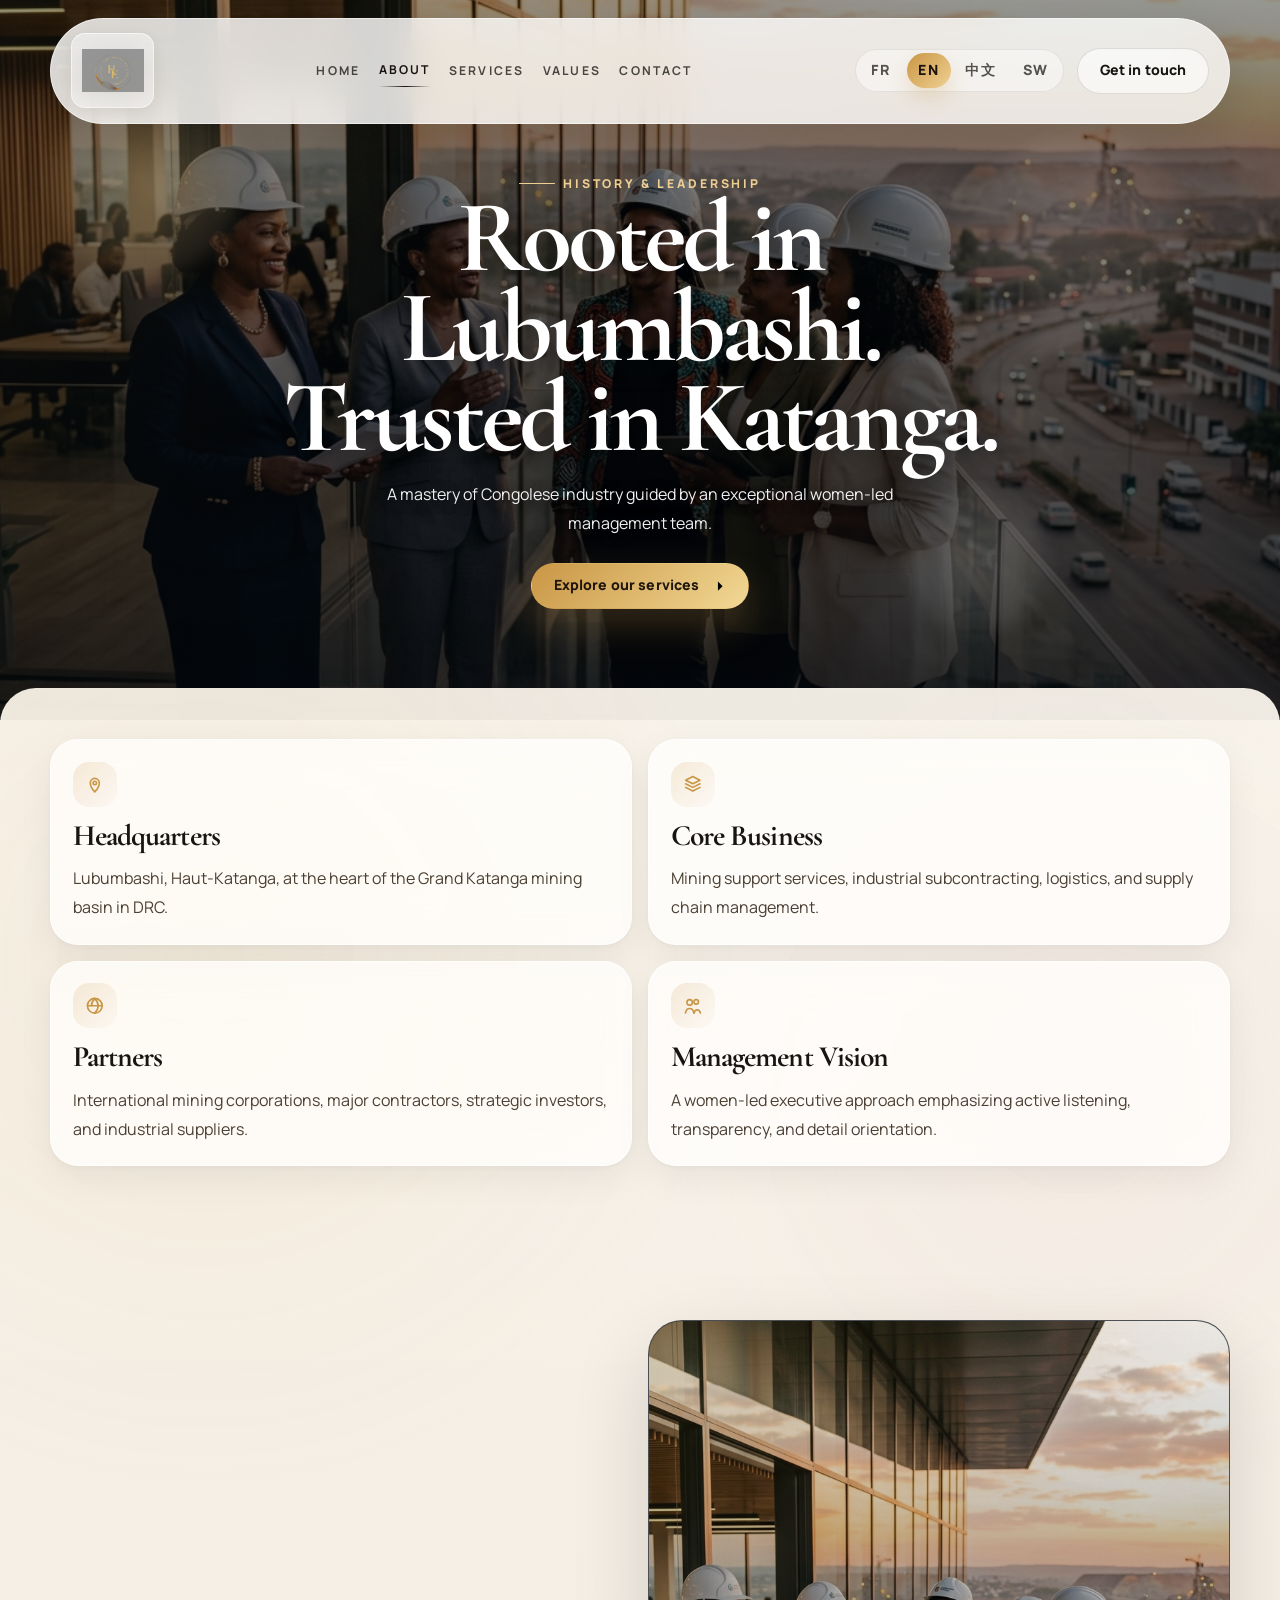
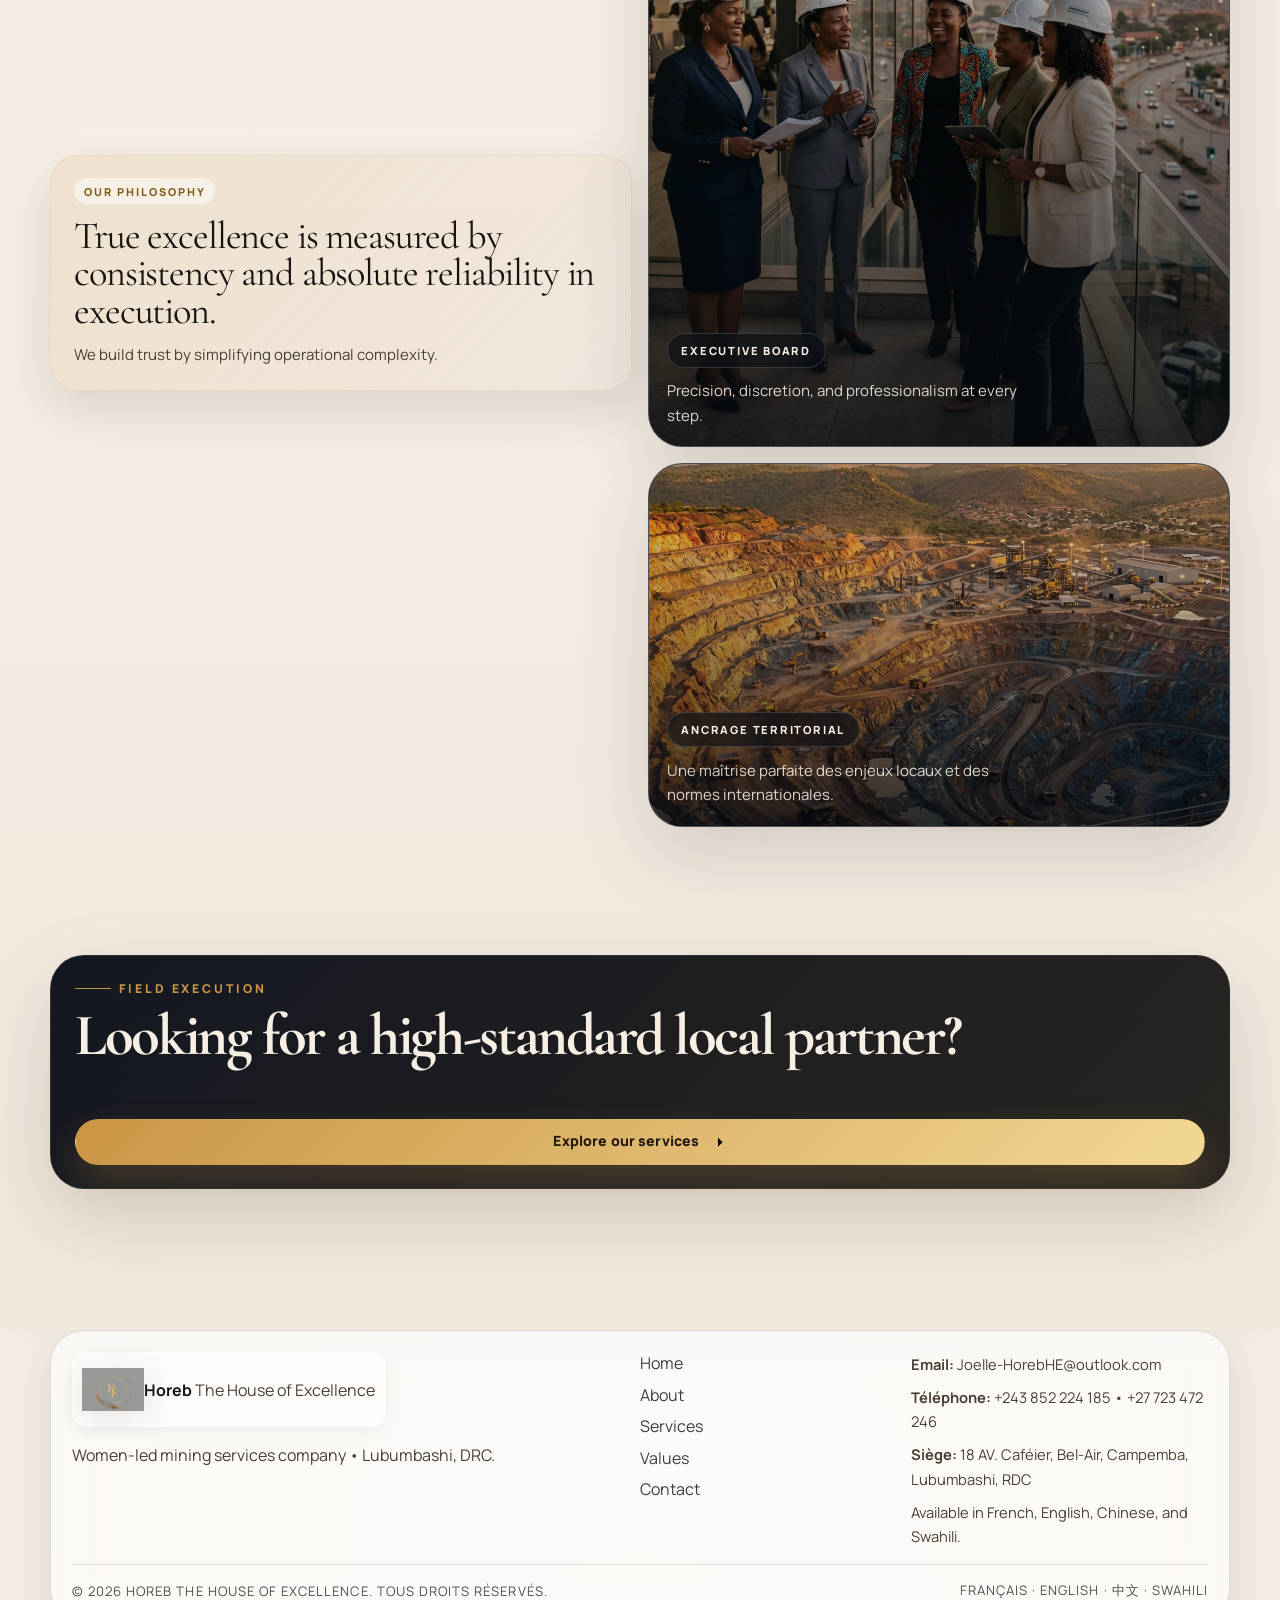
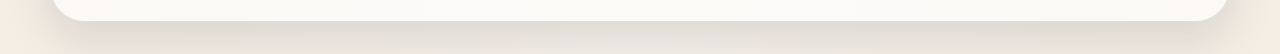
==== about.html @ 459f1694 "first commit" ====
<!doctype html>
<html lang="fr">
  <head>
    <meta charset="utf-8" />
    <meta name="viewport" content="width=device-width, initial-scale=1.0" />
    <title>Horeb | À propos de nous</title>
    <meta name="description" content="Découvrez l'histoire de Horeb, notre direction portée par un leadership féminin d'exception et notre ancrage à Lubumbashi, RDC." />
    <link rel="preconnect" href="https://fonts.googleapis.com" />
    <link rel="preconnect" href="https://fonts.gstatic.com" crossorigin />
    <link rel="stylesheet" href="site.css" />
  </head>
  <body class="page" data-page="about">
    <div id="siteHeader"></div>
    <main id="app"></main>
    <div id="siteFooter"></div>
    <script src="site.js" defer></script>
  </body>
</html>
---- site.css ----
@import url("https://fonts.googleapis.com/css2?family=Cormorant+Garamond:wght@500;600;700&family=Manrope:wght@400;500;600;700;800&display=swap");

:root {
  --bg: #f7f1e7;
  --bg-2: #f1e5d5;
  --bg-3: #ece1d0;
  --surface: rgba(255, 255, 255, 0.66);
  --surface-strong: rgba(255, 255, 255, 0.84);
  --surface-dark: rgba(10, 15, 24, 0.56);
  --surface-dark-strong: rgba(14, 20, 31, 0.78);
  --text: #171411;
  --text-soft: #4a3f33;
  --text-muted: rgba(23, 20, 17, 0.75);
  --text-on-dark: #f7efe4;
  --text-on-dark-soft: rgba(247, 239, 228, 0.88);
  --line: rgba(23, 20, 17, 0.12);
  --line-strong: rgba(23, 20, 17, 0.18);
  --line-dark: rgba(255, 255, 255, 0.15);
  --gold: #c99645;
  --gold-soft: #f0d092;
  --gold-deep: #855b18;

  --rose: #ebd5cf;
  --ink: #0a0f18;
  --shadow-lg: 0 28px 80px rgba(18, 15, 13, 0.14);
  --shadow-md: 0 18px 48px rgba(18, 15, 13, 0.12);
  --radius-xl: 34px;
  --radius-lg: 28px;
  --radius-md: 22px;
  --radius-pill: 999px;
  --container: min(1180px, calc(100% - 2rem));
  color-scheme: light;
}

*,
*::before,
*::after {
  box-sizing: border-box;
}

html {
  scroll-behavior: smooth;
}

body {
  margin: 0;
  min-height: 100vh;
  font-family: "Manrope", "Segoe UI", sans-serif;
  color: var(--text);
  background:
    radial-gradient(circle at 12% 12%, rgba(201, 150, 69, 0.18), transparent 28%),
    radial-gradient(circle at 88% 8%, rgba(235, 213, 207, 0.28), transparent 24%),
    radial-gradient(circle at 50% 100%, rgba(255, 255, 255, 0.4), transparent 35%),
    linear-gradient(180deg, #fbf7f1 0%, var(--bg) 35%, #f2eadf 100%);
  overflow-x: hidden;
}

body::before {
  content: "";
  position: fixed;
  inset: 0;
  pointer-events: none;
  background-image:
    radial-gradient(circle at 20% 20%, rgba(255, 255, 255, 0.22), transparent 18%),
    radial-gradient(circle at 80% 30%, rgba(201, 150, 69, 0.08), transparent 15%),
    radial-gradient(circle at 10% 90%, rgba(201, 150, 69, 0.06), transparent 20%);
  opacity: 0.8;
  z-index: 0;
}

body.page-home {
  color: var(--text);
  background:
    radial-gradient(circle at 12% 12%, rgba(201, 150, 69, 0.18), transparent 28%),
    radial-gradient(circle at 88% 8%, rgba(235, 213, 207, 0.28), transparent 24%),
    linear-gradient(180deg, #fbf7f1 0%, var(--bg) 35%, #f2eadf 100%);
}


body.page-home::before {
  background-image:
    radial-gradient(circle at 18% 18%, rgba(201, 150, 69, 0.2), transparent 18%),
    radial-gradient(circle at 86% 14%, rgba(255, 255, 255, 0.12), transparent 18%),
    radial-gradient(circle at 50% 90%, rgba(235, 213, 207, 0.1), transparent 20%);
  opacity: 1;
}

img,
video {
  display: block;
  max-width: 100%;
}

a {
  color: inherit;
}

button,
a {
  -webkit-tap-highlight-color: transparent;
}

::selection {
  background: rgba(201, 150, 69, 0.24);
  color: inherit;
}

.shell {
  width: var(--container);
  margin-inline: auto;
}

.page {
  position: relative;
  z-index: 1;
}

.reveal {
  opacity: 0;
  transform: translateY(18px);
  transition:
    opacity 0.85s ease,
    transform 0.85s ease;
  transition-delay: var(--delay, 0ms);
}

.reveal.is-visible {
  opacity: 1;
  transform: translateY(0);
}

.site-header {
  position: fixed;
  top: 0;
  left: 0;
  right: 0;
  z-index: 100;
  padding: 1.1rem 0 0;
  pointer-events: none;
}

.header-shell {
  pointer-events: auto;
  display: flex;
  align-items: center;
  justify-content: space-between;
  gap: 1rem;
  min-height: 4.8rem;
  padding: 0.9rem 1.25rem;
  border: 1px solid rgba(255, 255, 255, 0.55);
  border-radius: var(--radius-pill);
  background: rgba(255, 255, 255, 0.82);
  backdrop-filter: blur(20px) saturate(180%);
  -webkit-backdrop-filter: blur(20px) saturate(180%);
  color: var(--text);
  box-shadow: 0 14px 40px rgba(0, 0, 0, 0.12);
}

.brand__tag {
  color: var(--text-soft);
}

.lang-switch {
  background: rgba(255, 255, 255, 0.52);
  border-color: rgba(23, 20, 17, 0.1);
}

.cta-link,
.menu-toggle {
  border-color: rgba(23, 20, 17, 0.12);
  background: rgba(255, 255, 255, 0.6);
}

.menu-panel {
  pointer-events: auto;
  background: rgba(255, 255, 255, 0.92);
  border-color: var(--line);
  color: var(--text);
  backdrop-filter: blur(24px) saturate(180%);
  -webkit-backdrop-filter: blur(24px) saturate(180%);
}




.brand {
  display: inline-flex;
  align-items: center;
  justify-content: center;
  padding: 0.35rem 0.6rem;
  border-radius: 14px;
  background: rgba(255, 255, 255, 0.45);
  border: 1px solid rgba(255, 255, 255, 0.65);
  box-shadow: 0 4px 16px rgba(0, 0, 0, 0.06);
  text-decoration: none;
  transition: transform 0.25s ease, background 0.25s ease, box-shadow 0.25s ease;
}

.brand:hover,
.brand:focus-visible {
  transform: scale(1.04);
  background: rgba(255, 255, 255, 0.75);
  box-shadow: 0 8px 24px rgba(0, 0, 0, 0.1);
}

.brand__mark {
  width: 62px;
  height: 62px;
  object-fit: contain;
  flex: none;
  filter: drop-shadow(0 6px 16px rgba(0, 0, 0, 0.12));
}


.header__actions {
  display: flex;
  align-items: center;
  gap: 0.8rem;
}

.desktop-nav {
  display: flex;
  align-items: center;
  gap: 1.15rem;
}

.nav__link {
  position: relative;
  text-decoration: none;
  font-size: 0.76rem;
  font-weight: 700;
  text-transform: uppercase;
  letter-spacing: 0.18em;
  color: inherit;
  opacity: 0.76;
  transition: opacity 0.25s ease, transform 0.25s ease;
}

.nav__link:hover,
.nav__link:focus-visible,
.nav__link.is-active {
  opacity: 1;
  transform: translateY(-1px);
}

.nav__link::after {
  content: "";
  position: absolute;
  left: 0;
  right: 0;
  bottom: -0.55rem;
  height: 1px;
  border-radius: 999px;
  background: linear-gradient(90deg, transparent, currentColor, transparent);
  transform: scaleX(0);
  transform-origin: center;
  transition: transform 0.25s ease;
}

.nav__link:hover::after,
.nav__link.is-active::after {
  transform: scaleX(1);
}

.lang-switch {
  display: inline-flex;
  align-items: center;
  gap: 0.22rem;
  padding: 0.2rem;
  border-radius: var(--radius-pill);
  background: rgba(255, 255, 255, 0.44);
  border: 1px solid rgba(23, 20, 17, 0.08);
}

body.page-home .lang-switch {
  background: rgba(255, 255, 255, 0.08);
  border-color: rgba(255, 255, 255, 0.14);
}

.lang-switch__btn {
  appearance: none;
  border: 0;
  background: transparent;
  color: inherit;
  border-radius: 999px;
  padding: 0.56rem 0.7rem;
  min-width: 2.75rem;
  font: inherit;
  font-size: 0.7rem;
  font-weight: 800;
  letter-spacing: 0.12em;
  text-transform: uppercase;
  cursor: pointer;
  opacity: 0.72;
  transition:
    background 0.25s ease,
    opacity 0.25s ease,
    transform 0.25s ease;
}

.lang-switch__btn:hover,
.lang-switch__btn:focus-visible {
  opacity: 1;
  transform: translateY(-1px);
}

.lang-switch__btn.is-active {
  opacity: 1;
  background: linear-gradient(135deg, var(--gold) 0%, var(--gold-soft) 100%);
  color: #1c140c;
  box-shadow: 0 10px 20px rgba(201, 150, 69, 0.22);
}

/* Cross-Browser Button Normalization & Strict Sizing (Chrome, Safari, Firefox, Edge) */
button,
input[type="button"],
input[type="submit"],
input[type="reset"],
.btn,
.cta-link,
.lang-switch__btn,
.menu-toggle,
.btn-detail {
  box-sizing: border-box !important;
  -webkit-appearance: none !important;
  -moz-appearance: none !important;
  appearance: none !important;
  font-family: inherit;
  font-size: 0.88rem;
  line-height: 1.2;
  margin: 0;
  vertical-align: middle;
  text-rendering: optimizeLegibility;
  -webkit-font-smoothing: antialiased;
  -moz-osx-font-smoothing: grayscale;
}

button svg,
.btn svg,
.cta-link svg,
.btn-detail svg,
.lang-switch__btn svg,
.menu-toggle svg {
  width: 1.15rem !important;
  height: 1.15rem !important;
  max-width: 1.25rem !important;
  max-height: 1.25rem !important;
  flex: none !important;
  flex-shrink: 0 !important;
  display: inline-block;
  vertical-align: middle;
}

.cta-link,
.btn {
  display: inline-flex;
  align-items: center;
  justify-content: center;
  gap: 0.55rem;
  min-height: 2.85rem;
  padding: 0.72rem 1.35rem;
  border-radius: var(--radius-pill);
  text-decoration: none;
  font-weight: 800;
  letter-spacing: 0.01em;
  box-sizing: border-box;
  flex-shrink: 0;
  white-space: nowrap;
  transition:
    transform 0.25s ease,
    background 0.25s ease,
    border-color 0.25s ease,
    box-shadow 0.25s ease;
  will-change: transform;
}

.cta-link {
  border: 1px solid rgba(23, 20, 17, 0.12);
  background: rgba(255, 255, 255, 0.6);
  color: var(--text);
}

.cta-link:hover,
.btn:hover,
.cta-link:focus-visible,
.btn:focus-visible {
  transform: translateY(-2px);
}

.btn {
  border: 1px solid transparent;
}

.btn--solid {
  background: linear-gradient(135deg, var(--gold) 0%, #f2d894 100%);
  color: #20160d;
  box-shadow: 0 18px 36px rgba(201, 150, 69, 0.24);
}

.btn--ghost {
  color: inherit;
  border-color: rgba(255, 255, 255, 0.14);
  background: rgba(255, 255, 255, 0.06);
}

body:not(.page-home) .btn--ghost {
  color: var(--text);
  border-color: var(--line);
  background: rgba(255, 255, 255, 0.42);
}


.menu-toggle {
  display: none;
  appearance: none;
  border: 1px solid rgba(23, 20, 17, 0.12);
  border-radius: 999px;
  background: rgba(255, 255, 255, 0.44);
  color: inherit;
  padding: 0.78rem 1rem;
  font: inherit;
  font-size: 0.72rem;
  font-weight: 800;
  letter-spacing: 0.18em;
  text-transform: uppercase;
}

body.page-home .menu-toggle {
  border-color: rgba(255, 255, 255, 0.14);
  background: rgba(255, 255, 255, 0.08);
}

.menu-panel {
  display: none;
  width: var(--container);
  margin: 0.8rem auto 0;
  padding: 0.95rem;
  border-radius: 28px;
  background: rgba(255, 255, 255, 0.72);
  border: 1px solid var(--line);
  backdrop-filter: blur(20px);
  box-shadow: var(--shadow-md);
}

body.page-home .menu-panel {
  background: rgba(8, 12, 18, 0.72);
  border-color: rgba(255, 255, 255, 0.08);
  color: var(--text-on-dark);
}

.menu-panel.is-open {
  display: block;
}

.menu-panel__links {
  display: grid;
  gap: 0.6rem;
}

.menu-panel__links .nav__link {
  padding: 0.7rem 0.8rem;
  border-radius: 16px;
  background: rgba(255, 255, 255, 0.4);
}

body.page-home .menu-panel__links .nav__link {
  background: rgba(255, 255, 255, 0.06);
}

.menu-panel__footer {
  display: flex;
  flex-wrap: wrap;
  gap: 0.7rem;
  align-items: center;
  justify-content: space-between;
  margin-top: 0.95rem;
}

.hero {
  position: relative;
  min-height: 80vh;
  display: flex;
  align-items: center;
  justify-content: center;
  overflow: hidden;
}

.hero .hero__content {
  position: relative;
  z-index: 1;
  padding: 8.5rem 0 4.5rem;
  width: 100%;
}

.hero .hero__title,
.hero .page-title {
  color: #ffffff !important;
  text-shadow: 0 4px 24px rgba(0, 0, 0, 0.55);
}

.hero .hero__subtitle,
.hero .section-copy {
  color: rgba(255, 255, 255, 0.94) !important;
  text-shadow: 0 2px 14px rgba(0, 0, 0, 0.55);
}

.hero .eyebrow {
  color: var(--gold-soft) !important;
}

.hero__media {
  position: absolute;
  inset: 0;
  z-index: 0;
}

.hero__media video {
  width: 100%;
  height: 100%;
  object-fit: cover;
  object-position: center;
  filter: saturate(0.95) contrast(1.04);
  transform: scale(1.02);
}

.hero__overlay {
  position: absolute;
  inset: 0;
  background:
    linear-gradient(180deg, rgba(5, 8, 12, 0.42) 0%, rgba(5, 8, 12, 0.60) 40%, rgba(5, 8, 12, 0.82) 100%),
    linear-gradient(135deg, rgba(201, 150, 69, 0.14) 0%, transparent 35%);
}



.hero__orb {
  position: absolute;
  border-radius: 50%;
  filter: blur(8px);
  opacity: 0.8;
  animation: drift 12s ease-in-out infinite alternate;
}

.hero__orb--a {
  top: 12%;
  left: 4%;
  width: 12rem;
  height: 12rem;
  background: radial-gradient(circle, rgba(240, 208, 146, 0.36), rgba(240, 208, 146, 0));
}

.hero__orb--b {
  top: 18%;
  right: 7%;
  width: 14rem;
  height: 14rem;
  background: radial-gradient(circle, rgba(235, 213, 207, 0.24), rgba(235, 213, 207, 0));
  animation-delay: -3s;
}

.hero__orb--c {
  bottom: 12%;
  right: 18%;
  width: 9rem;
  height: 9rem;
  background: radial-gradient(circle, rgba(255, 255, 255, 0.22), rgba(255, 255, 255, 0));
  animation-delay: -6s;
}

.hero__content {
  position: relative;
  z-index: 1;
  padding: 7.8rem 0 3.5rem;
}

.hero__grid {
  display: grid;
  gap: clamp(2rem, 4vw, 3.75rem);
  align-items: center;
}

.hero__grid--two {
  grid-template-columns: minmax(0, 1.1fr) minmax(320px, 0.9fr);
}

.hero__grid--single {
  grid-template-columns: 1fr;
}

.eyebrow {
  display: inline-flex;
  align-items: center;
  gap: 0.5rem;
  margin: 0;
  font-size: 0.76rem;
  font-weight: 800;
  text-transform: uppercase;
  letter-spacing: 0.24em;
  color: var(--gold);
}

.eyebrow::before {
  content: "";
  width: 2.25rem;
  height: 1px;
  border-radius: 999px;
  background: currentColor;
}

.hero__title,
.page-title,
.section-title {
  margin: 0;
  font-family: "Cormorant Garamond", Georgia, serif;
  letter-spacing: -0.04em;
}

.hero__title {
  max-width: 11.5ch;
  font-size: clamp(3.8rem, 8vw, 7.1rem);
  line-height: 0.88;
}

.page-title {
  max-width: 12ch;
  font-size: clamp(3rem, 6.2vw, 5.3rem);
  line-height: 0.93;
}

.section-title {
  font-size: clamp(2.3rem, 4.6vw, 4rem);
  line-height: 0.96;
}

.hero__subtitle,
.section-copy,
.card__copy,
.footer__copy,
.quote__copy {
  font-size: 1rem;
  line-height: 1.8;
}

.page-hero--clean {
  padding: clamp(4.8rem, 8vw, 7.5rem) 0 clamp(2.5rem, 4vw, 4rem);
  text-align: center;
}

.page-hero__container {
  display: flex;
  justify-content: center;
  align-items: center;
}

.page-hero__copy--center {
  display: flex;
  flex-direction: column;
  align-items: center;
  text-align: center;
  max-width: 48rem;
  margin: 0 auto;
}

.page-hero__copy--center .hero__title,
.page-hero__copy--center .page-title {
  max-width: 20ch;
  text-align: center;
  color: var(--text);
}

.page-hero__copy--center .hero__subtitle,
.page-hero__copy--center .section-copy {
  max-width: 36rem;
  text-align: center;
  margin: 1.1rem 0 0;
  color: var(--text-soft);
}

.hero__actions--center {
  justify-content: center;
  margin-top: 1.8rem;
}

.stats-grid .stat-card {
  background: rgba(255, 255, 255, 0.76);
  border: 1px solid rgba(255, 255, 255, 0.72);
  backdrop-filter: blur(20px) saturate(180%);
  -webkit-backdrop-filter: blur(20px) saturate(180%);
  color: var(--text);
  box-shadow: 0 12px 36px rgba(0, 0, 0, 0.06);
  text-align: center;
  padding: 1.4rem 1rem;
  border-radius: var(--radius-lg);
  transition: transform 0.3s ease, background 0.3s ease;
}

.stats-grid .stat-card:hover {
  transform: translateY(-4px);
  background: rgba(255, 255, 255, 0.9);
}


.stats-grid .stat-card strong {
  font-size: 2.2rem;
  color: var(--gold-deep);
}

.stats-grid .stat-card span {
  color: var(--text-soft);
  font-weight: 700;
}

.hero__actions {
  display: flex;
  flex-wrap: wrap;
  gap: 0.85rem;
  margin-top: 1.6rem;
}


.hero__chips {
  display: flex;
  flex-wrap: wrap;
  gap: 0.7rem;
  margin-top: 1.2rem;
}

.chip {
  display: inline-flex;
  align-items: center;
  gap: 0.45rem;
  padding: 0.55rem 0.9rem;
  border-radius: var(--radius-pill);
  background: rgba(255, 255, 255, 0.08);
  border: 1px solid rgba(255, 255, 255, 0.12);
  font-size: 0.82rem;
  font-weight: 700;
  color: var(--text-on-dark-soft);
  backdrop-filter: blur(14px);
}

.chip--light {
  background: rgba(255, 255, 255, 0.45);
  border-color: rgba(23, 20, 17, 0.1);
  color: var(--text);
}

.hero__stats {
  display: grid;
  grid-template-columns: repeat(2, minmax(0, 1fr));
  gap: 0.9rem;
  margin-top: 1.4rem;
}

.stat-card {
  padding: 1rem 1.05rem;
  border-radius: 24px;
  background: rgba(255, 255, 255, 0.08);
  border: 1px solid rgba(255, 255, 255, 0.12);
  backdrop-filter: blur(18px);
}

.stat-card strong {
  display: block;
  font-size: 1.28rem;
  line-height: 1;
  letter-spacing: -0.03em;
}

.stat-card span {
  display: block;
  margin-top: 0.35rem;
  font-size: 0.82rem;
  line-height: 1.55;
  color: var(--text-on-dark-soft);
}

.hero__note {
  margin: 1rem 0 0;
  color: var(--text-on-dark-soft);
  font-size: 0.95rem;
}

.hero__visual {
  position: relative;
  z-index: 1;
}

.hero__portrait,
.media-card {
  position: relative;
  overflow: hidden;
  border-radius: var(--radius-xl);
  border: 1px solid rgba(255, 255, 255, 0.26);
  box-shadow: var(--shadow-lg);
}

.hero__portrait {
  background:
    linear-gradient(180deg, rgba(255, 255, 255, 0.08), rgba(255, 255, 255, 0.02)),
    rgba(9, 13, 18, 0.56);
}

.hero__portrait-media {
  position: relative;
  aspect-ratio: 5 / 6;
  overflow: hidden;
}

.hero__portrait-media img,
.media-card__image {
  width: 100%;
  height: 100%;
  object-fit: cover;
}

.media-card__image--contain {
  object-fit: contain;
  background: #0d1118;
  padding: 2rem;
}

.hero__portrait-media::after,
.media-card::after {
  content: "";
  position: absolute;
  inset: 0;
  background:
    linear-gradient(180deg, rgba(7, 10, 15, 0.02), rgba(7, 10, 15, 0.42)),
    linear-gradient(135deg, rgba(201, 150, 69, 0.14), transparent 40%);
  pointer-events: none;
}

.hero__portrait-badge {
  position: absolute;
  top: 1rem;
  left: 1rem;
  z-index: 1;
  padding: 0.58rem 0.88rem;
  border-radius: var(--radius-pill);
  background: rgba(12, 16, 22, 0.62);
  border: 1px solid rgba(255, 255, 255, 0.16);
  color: var(--text-on-dark);
  font-size: 0.72rem;
  font-weight: 800;
  letter-spacing: 0.16em;
  text-transform: uppercase;
  backdrop-filter: blur(16px);
}

.hero__portrait-meta {
  padding: 1rem 1.05rem 1.15rem;
  color: var(--text-on-dark-soft);
  line-height: 1.65;
}

.hero__stack {
  display: grid;
  gap: 0.9rem;
  margin-top: 0.9rem;
}

.page-body {
  position: relative;
  z-index: 1;
  padding: 0 0 4rem;
  background:
    radial-gradient(circle at 16% 12%, rgba(201, 150, 69, 0.08), transparent 24%),
    radial-gradient(circle at 84% 18%, rgba(235, 213, 207, 0.22), transparent 20%),
    linear-gradient(180deg, rgba(247, 242, 234, 0.96), rgba(241, 232, 220, 0.98));
  color: var(--text);
  border-top-left-radius: 36px;
  border-top-right-radius: 36px;
  margin-top: -2rem;
  box-shadow: 0 -18px 60px rgba(10, 15, 24, 0.08);
}

.section {
  padding: clamp(3.4rem, 6vw, 5.6rem) 0;
}

.section--tight {
  padding-top: clamp(2.4rem, 4vw, 3.5rem);
}

.section__head {
  display: grid;
  gap: 0.9rem;
  max-width: 42rem;
  margin-bottom: 1.8rem;
}

.section__head--center {
  margin-inline: auto;
  text-align: center;
  justify-items: center;
}

.section__copy {
  margin: 0;
  color: var(--text-soft);
}

.grid {
  display: grid;
  gap: 1rem;
}

.grid--2 {
  grid-template-columns: repeat(2, minmax(0, 1fr));
}

.grid--3 {
  grid-template-columns: repeat(3, minmax(0, 1fr));
}

.grid--4 {
  grid-template-columns: repeat(4, minmax(0, 1fr));
}

.card {
  position: relative;
  display: grid;
  gap: 0.9rem;
  padding: 1.35rem;
  border-radius: var(--radius-lg);
  background: rgba(255, 255, 255, 0.76);
  border: 1px solid rgba(255, 255, 255, 0.72);
  backdrop-filter: blur(20px) saturate(180%);
  -webkit-backdrop-filter: blur(20px) saturate(180%);
  box-shadow: 0 12px 36px rgba(0, 0, 0, 0.06), 0 2px 6px rgba(0, 0, 0, 0.04);
  transition:
    transform 0.3s ease,
    box-shadow 0.3s ease,
    border-color 0.3s ease,
    background 0.3s ease;
}

.card:hover {
  transform: translateY(-4px);
  background: rgba(255, 255, 255, 0.9);
  border-color: rgba(255, 255, 255, 0.95);
  box-shadow: 0 20px 48px rgba(0, 0, 0, 0.12), 0 4px 12px rgba(0, 0, 0, 0.06);
}


.card--dark {
  color: var(--text-on-dark);
  background: rgba(10, 15, 24, 0.66);
  border-color: rgba(255, 255, 255, 0.1);
}

.card__icon {
  display: inline-flex;
  align-items: center;
  justify-content: center;
  width: 2.8rem;
  height: 2.8rem;
  border-radius: 16px;
  background: linear-gradient(135deg, rgba(201, 150, 69, 0.18), rgba(235, 213, 207, 0.08));
  color: var(--gold);
}

.card--dark .card__icon {
  background: rgba(255, 255, 255, 0.08);
  color: var(--gold-soft);
}

.card__icon svg {
  width: 1.35rem;
  height: 1.35rem;
  stroke: currentColor;
  fill: none;
  stroke-width: 1.8;
  stroke-linecap: round;
  stroke-linejoin: round;
}

.card__badge {
  display: inline-flex;
  align-items: center;
  width: fit-content;
  padding: 0.36rem 0.65rem;
  border-radius: var(--radius-pill);
  background: rgba(201, 150, 69, 0.12);
  color: var(--gold-deep);
  font-size: 0.69rem;
  font-weight: 800;
  letter-spacing: 0.18em;
  text-transform: uppercase;
}

.card--dark .card__badge {
  background: rgba(255, 255, 255, 0.1);
  color: var(--gold-soft);
}

.card__title {
  margin: 0;
  font-family: "Cormorant Garamond", Georgia, serif;
  font-size: 1.85rem;
  line-height: 0.98;
  letter-spacing: -0.03em;
}

.card__copy {
  margin: 0;
  color: var(--text-soft);
}

.card--dark .card__copy {
  color: var(--text-on-dark-soft);
}

.feature-card {
  min-height: 100%;
}

.media-card {
  min-height: 100%;
  background: #0d1118;
}

.media-card--portrait {
  aspect-ratio: 4 / 5;
}

.media-card--landscape {
  aspect-ratio: 16 / 10;
}

.media-card--square {
  aspect-ratio: 1 / 1;
}

.media-card__overlay {
  position: absolute;
  inset: 0;
  display: flex;
  align-items: flex-end;
  justify-content: flex-start;
  padding: 1.1rem;
  z-index: 1;
  background:
    linear-gradient(180deg, rgba(7, 10, 15, 0.02) 0%, rgba(7, 10, 15, 0.18) 48%, rgba(7, 10, 15, 0.62) 100%);
}

.media-card__badge {
  display: inline-flex;
  align-items: center;
  gap: 0.45rem;
  padding: 0.56rem 0.85rem;
  border-radius: var(--radius-pill);
  background: rgba(12, 16, 22, 0.66);
  border: 1px solid rgba(255, 255, 255, 0.15);
  color: var(--text-on-dark);
  font-size: 0.7rem;
  font-weight: 800;
  text-transform: uppercase;
  letter-spacing: 0.16em;
  backdrop-filter: blur(14px);
}

.media-card__caption {
  margin: 0.7rem 0 0;
  color: var(--text-on-dark-soft);
  max-width: 22rem;
  font-size: 0.94rem;
  line-height: 1.65;
}

.split {
  display: grid;
  gap: 1rem;
}

.split--2 {
  grid-template-columns: minmax(0, 1fr) minmax(0, 1fr);
  align-items: center;
}

.stack {
  display: grid;
  gap: 1rem;
}

.mini-list {
  display: grid;
  gap: 0.72rem;
  padding: 0;
  margin: 0;
  list-style: none;
}

.mini-list li {
  display: flex;
  align-items: flex-start;
  gap: 0.7rem;
  color: var(--text-soft);
}

.mini-list li::before {
  content: "";
  width: 0.52rem;
  height: 0.52rem;
  margin-top: 0.58rem;
  border-radius: 999px;
  background: linear-gradient(135deg, var(--gold), var(--gold-soft));
  flex: none;
}

.quote-card {
  padding: 1.4rem 1.45rem;
  border-radius: var(--radius-lg);
  background: linear-gradient(135deg, rgba(201, 150, 69, 0.14), rgba(235, 213, 207, 0.26));
  border: 1px solid rgba(201, 150, 69, 0.14);
  box-shadow: var(--shadow-md);
}

.quote-card__label {
  display: inline-flex;
  padding: 0.34rem 0.62rem;
  border-radius: var(--radius-pill);
  background: rgba(255, 255, 255, 0.48);
  color: var(--gold-deep);
  font-size: 0.68rem;
  font-weight: 800;
  letter-spacing: 0.18em;
  text-transform: uppercase;
}

.quote-card__copy {
  margin: 0.85rem 0 0;
  font-family: "Cormorant Garamond", Georgia, serif;
  font-size: clamp(1.8rem, 3vw, 2.7rem);
  line-height: 0.98;
  letter-spacing: -0.03em;
}

.quote-card__meta {
  margin: 0.8rem 0 0;
  color: var(--text-soft);
  font-size: 0.94rem;
  line-height: 1.65;
}

.cta-band {
  padding: 1.5rem;
  border-radius: var(--radius-xl);
  background: linear-gradient(135deg, rgba(10, 15, 24, 0.96), rgba(23, 20, 17, 0.92));
  color: var(--text-on-dark);
  border: 1px solid rgba(255, 255, 255, 0.08);
  box-shadow: var(--shadow-lg);
}

.cta-band__copy {
  display: grid;
  gap: 0.7rem;
}

.cta-band__copy .section-copy {
  color: var(--text-on-dark-soft);
}

.footer {
  padding: 0 0 2rem;
}

.footer__card {
  padding: 1.3rem;
  border-radius: var(--radius-xl);
  background: rgba(255, 255, 255, 0.66);
  border: 1px solid var(--line);
  backdrop-filter: blur(18px);
  box-shadow: var(--shadow-md);
}

body.page-home .footer__card {
  background: rgba(10, 15, 24, 0.64);
  border-color: rgba(255, 255, 255, 0.1);
  color: var(--text-on-dark);
}

.footer__top {
  display: grid;
  grid-template-columns: minmax(0, 1.2fr) minmax(220px, 0.55fr) minmax(240px, 0.65fr);
  gap: 1.2rem;
  align-items: start;
}

.footer__copy {
  margin: 0.85rem 0 0;
  color: var(--text-soft);
}

body.page-home .footer__copy {
  color: var(--text-on-dark-soft);
}

.footer__links {
  display: grid;
  gap: 0.6rem;
}

.footer__links a {
  text-decoration: none;
  color: inherit;
  opacity: 0.82;
}

.footer__links a:hover,
.footer__links a:focus-visible {
  opacity: 1;
}

.footer__meta {
  display: grid;
  gap: 0.55rem;
  color: var(--text-soft);
  font-size: 0.92rem;
  line-height: 1.65;
}

body.page-home .footer__meta {
  color: var(--text-on-dark-soft);
}

.footer__bottom {
  display: flex;
  flex-wrap: wrap;
  gap: 0.8rem;
  justify-content: space-between;
  align-items: center;
  margin-top: 1rem;
  padding-top: 1rem;
  border-top: 1px solid var(--line);
  color: var(--text-muted);
  font-size: 0.82rem;
  letter-spacing: 0.08em;
  text-transform: uppercase;
}

body.page-home .footer__bottom {
  border-top-color: rgba(255, 255, 255, 0.12);
  color: rgba(247, 239, 228, 0.7);
}

/* Home page sections */

.home-stage {
  position: relative;
  z-index: 1;
}

.home-stage__top {
  padding: 0 0 2rem;
}

.home-body {
  padding-top: 0;
}

.home-body .section:first-child {
  padding-top: 3rem;
}

.home-feature {
  align-self: stretch;
}

.home-feature__content {
  padding: 1.2rem;
  display: grid;
  gap: 0.75rem;
}

.home-feature__chips {
  display: flex;
  flex-wrap: wrap;
  gap: 0.55rem;
}

.home-feature__chips .chip {
  color: var(--text);
  border-color: rgba(23, 20, 17, 0.1);
  background: rgba(255, 255, 255, 0.5);
}

.home-feature__title {
  margin: 0;
  font-family: "Cormorant Garamond", Georgia, serif;
  font-size: 2.25rem;
  line-height: 0.98;
  letter-spacing: -0.04em;
}

.home-feature__copy {
  margin: 0;
  color: var(--text-soft);
}

.home-feature__cta {
  display: inline-flex;
  width: fit-content;
}

/* Interior page hero */

.page-hero {
  padding: 5.2rem 0 1.2rem;
}

.page-hero__grid {
  display: grid;
  gap: 1.2rem;
  grid-template-columns: minmax(0, 1.05fr) minmax(320px, 0.95fr);
  align-items: center;
}

.page-hero__copy {
  display: grid;
  gap: 1rem;
}

.page-hero__chips {
  display: flex;
  flex-wrap: wrap;
  gap: 0.65rem;
}

.page-hero__meta {
  display: flex;
  flex-wrap: wrap;
  gap: 0.7rem;
}

.page-hero__meta .chip {
  background: rgba(255, 255, 255, 0.46);
  border-color: rgba(23, 20, 17, 0.08);
  color: var(--text);
}

.page-hero__media {
  position: relative;
}

.page-hero__media .media-card__overlay {
  align-items: flex-end;
}

.page-hero__media .media-card__badge {
  max-width: 18rem;
}

.section-grid__intro {
  display: grid;
  gap: 1rem;
  max-width: 42rem;
}

.process-grid .card__title {
  font-size: 1.55rem;
}

.process-grid .card__copy {
  font-size: 0.95rem;
}

.value-grid .card__title,
.contact-grid .card__title {
  font-size: 1.7rem;
}

.contact-grid .card {
  min-height: 100%;
}

.contact-link {
  text-decoration: none;
}

.contact-link:hover,
.contact-link:focus-visible {
  text-decoration: underline;
  text-decoration-thickness: 1px;
}

/* Animations */

@keyframes drift {
  from {
    transform: translate3d(0, 0, 0) scale(1);
  }
  to {
    transform: translate3d(0, 18px, 0) scale(1.06);
  }
}

@media (max-width: 1080px) {
  .grid--4 {
    grid-template-columns: repeat(2, minmax(0, 1fr));
  }

  .hero__grid--two,
  .page-hero__grid,
  .split--2,
  .footer__top {
    grid-template-columns: 1fr;
  }

  .hero__content {
    padding-top: 7rem;
  }
}

@media (max-width: 920px) {
  .desktop-nav,
  .header__actions .cta-link {
    display: none;
  }

  .menu-toggle {
    display: inline-flex;
  }

  .hero__title {
    max-width: 12ch;
  }

  .hero__stats {
    grid-template-columns: repeat(2, minmax(0, 1fr));
  }
}

@media (max-width: 720px) {
  :root {
    --container: min(100%, calc(100% - 1rem));
  }

  .site-header {
    padding-top: 0.5rem;
  }

  .header-shell {
    border-radius: 24px;
    min-height: 4.4rem;
    padding: 0.82rem 0.85rem;
  }

  .brand__mark {
    width: 40px;
    height: 40px;
  }

  .brand__name {
    font-size: 1.28rem;
  }

  .brand__tag {
    font-size: 0.64rem;
  }

  .hero__content {
    padding: 6.4rem 0 2.3rem;
  }

  .hero__title {
    font-size: clamp(3rem, 13vw, 4.6rem);
  }

  .page-title {
    font-size: clamp(2.5rem, 11vw, 4rem);
  }

  .hero__subtitle,
  .section-copy {
    font-size: 0.98rem;
  }

  .hero__stats,
  .grid--2,
  .grid--3,
  .grid--4 {
    grid-template-columns: 1fr;
  }

  .card,
  .footer__card,
  .cta-band,
  .quote-card {
    border-radius: 24px;
  }

  .section {
    padding: 3rem 0;
  }

  .page-hero {
    padding-top: 4.4rem;
  }

  .footer__bottom {
    gap: 0.55rem;
  }
}

/* Additional Senior Designer Styling: Micro-interactions, Modals, Forms & Image Zooms */

.card__link-text {
  display: inline-flex;
  align-items: center;
  margin-top: 0.4rem;
  font-size: 0.85rem;
  font-weight: 700;
  color: var(--gold-deep);
  letter-spacing: 0.05em;
  transition: transform 0.25s ease;
}

.card:hover .card__link-text {
  transform: translateX(4px);
}

.btn-detail {
  appearance: none;
  border: 1px solid var(--line);
  background: rgba(255, 255, 255, 0.6);
  color: var(--text);
  padding: 0.5rem 0.9rem;
  border-radius: var(--radius-pill);
  font-family: inherit;
  font-size: 0.8rem;
  font-weight: 700;
  cursor: pointer;
  width: fit-content;
  margin-top: 0.5rem;
  transition: all 0.25s ease;
}

.btn-detail:hover {
  background: var(--gold);
  color: #1a140b;
  border-color: var(--gold);
}

.btn--full {
  width: 100%;
}

.section-showcase-grid {
  display: grid;
  grid-template-columns: repeat(2, minmax(0, 1fr));
  gap: 1.5rem;
}

@media (max-width: 920px) {
  .section-showcase-grid {
    grid-template-columns: 1fr;
  }
}

.media-card__image {
  transition: transform 0.6s cubic-bezier(0.16, 1, 0.3, 1);
}

.media-card:hover .media-card__image {
  transform: scale(1.05);
}

/* Modal Dialog */
.modal {
  position: fixed;
  inset: 0;
  z-index: 999;
  display: flex;
  align-items: center;
  justify-content: center;
  padding: 1.25rem;
  opacity: 0;
  pointer-events: none;
  transition: opacity 0.3s ease;
}

.modal.is-active {
  opacity: 1;
  pointer-events: auto;
}

.modal__overlay {
  position: absolute;
  inset: 0;
  background: rgba(8, 12, 18, 0.76);
  backdrop-filter: blur(10px);
}

.modal__content {
  position: relative;
  z-index: 1;
  width: min(560px, 100%);
  max-height: 85vh;
  overflow-y: auto;
  padding: 2.2rem;
  border-radius: var(--radius-xl);
  background: rgba(255, 255, 255, 0.95);
  border: 1px solid rgba(201, 150, 69, 0.3);
  box-shadow: 0 30px 90px rgba(0, 0, 0, 0.4);
  transform: scale(0.94);
  transition: transform 0.3s ease;
}

.modal.is-active .modal__content {
  transform: scale(1);
}

.modal__close {
  position: absolute;
  top: 1.2rem;
  right: 1.2rem;
  appearance: none;
  border: 0;
  background: rgba(23, 20, 17, 0.08);
  width: 2.5rem;
  height: 2.5rem;
  min-width: 44px;
  min-height: 44px;
  border-radius: 50%;
  display: flex;
  align-items: center;
  justify-content: center;
  cursor: pointer;
  transition: background 0.2s ease;
}

.modal__close:hover {
  background: rgba(201, 150, 69, 0.25);
}

.modal__close svg {
  width: 1.2rem;
  height: 1.2rem;
  stroke: var(--text);
  stroke-width: 2.2;
}

.modal__title {
  margin: 0 0 1rem;
  font-family: "Cormorant Garamond", Georgia, serif;
  font-size: 2rem;
  line-height: 1.1;
  color: var(--text);
  padding-right: 2rem;
}

.modal__body {
  font-size: 1.02rem;
  line-height: 1.75;
  color: var(--text-soft);
}

/* Contact Form Styling */
.card--form {
  padding: 1.8rem;
}

.contact-form {
  display: grid;
  gap: 1.1rem;
  margin-top: 1.2rem;
}

.form-group {
  display: grid;
  gap: 0.4rem;
}

.form-group label {
  font-size: 0.82rem;
  font-weight: 700;
  text-transform: uppercase;
  letter-spacing: 0.08em;
  color: var(--text-soft);
}

.form-input {
  width: 100%;
  padding: 0.88rem 1rem;
  border-radius: var(--radius-md);
  border: 1px solid var(--line);
  background: rgba(255, 255, 255, 0.85);
  font-family: inherit;
  font-size: 1rem; /* Prevents auto-zoom on iOS */
  color: var(--text);
  outline: none;
  transition: border-color 0.25s ease, box-shadow 0.25s ease;
}

.form-input:focus {
  border-color: var(--gold);
  box-shadow: 0 0 0 3px rgba(201, 150, 69, 0.22);
  background: #fff;
}

.form-success {
  padding: 0.95rem;
  border-radius: var(--radius-md);
  background: rgba(201, 150, 69, 0.15);
  border: 1px solid var(--gold);
  color: var(--gold-deep);
  font-weight: 700;
  font-size: 0.92rem;
  text-align: center;
}

/* Mobile Drawer Active Item Highlight */
.menu-panel__links .nav__link.is-active {
  background: rgba(201, 150, 69, 0.16);
  border-left: 3px solid var(--gold);
  color: var(--gold-deep);
  font-weight: 800;
}

body.page-home .menu-panel__links .nav__link.is-active {
  background: rgba(201, 150, 69, 0.24);
  color: var(--gold-soft);
}

@media (prefers-reduced-motion: reduce) {
  html {
    scroll-behavior: auto;
  }

  *,
  *::before,
  *::after {
    animation-duration: 0.01ms !important;
    animation-iteration-count: 1 !important;
    transition-duration: 0.01ms !important;
    scroll-behavior: auto !important;
  }

  .reveal {
    opacity: 1;
    transform: none;
  }
}

    opacity: 1;
    transform: none;
  }
}
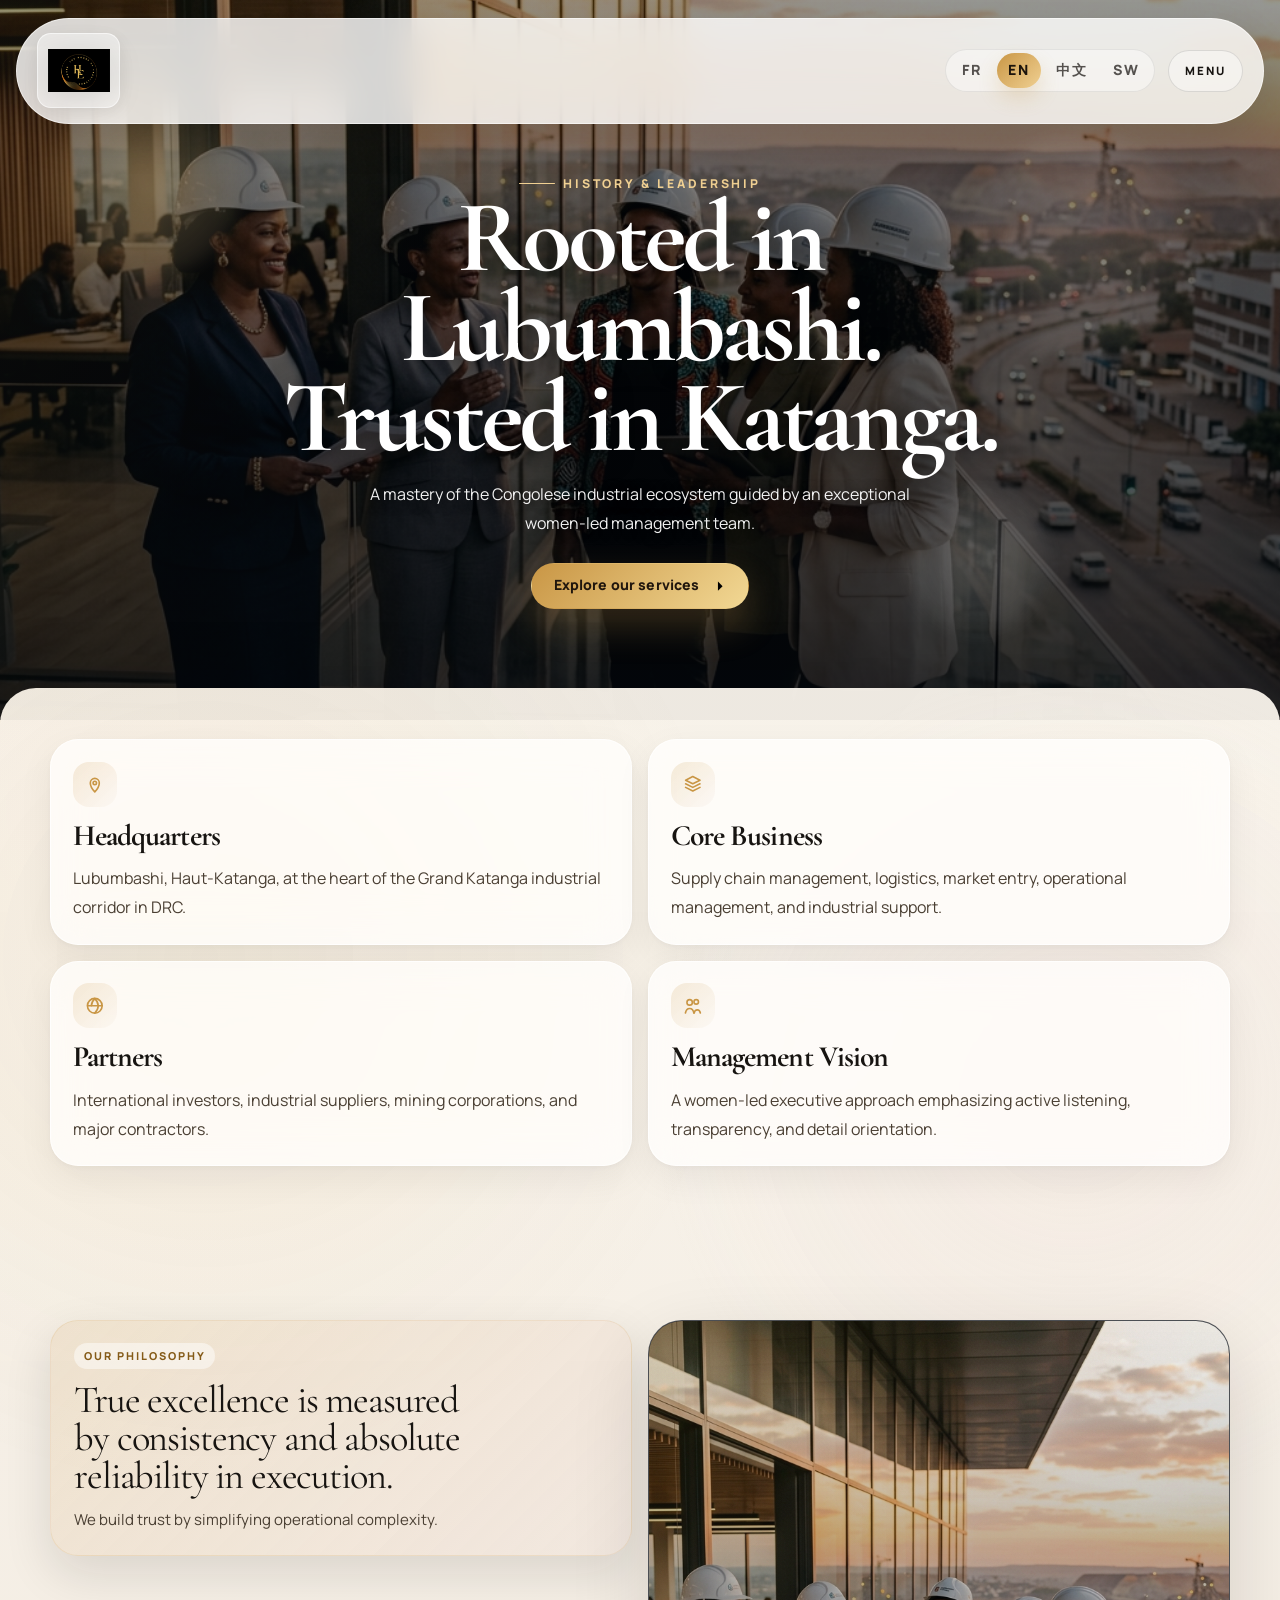
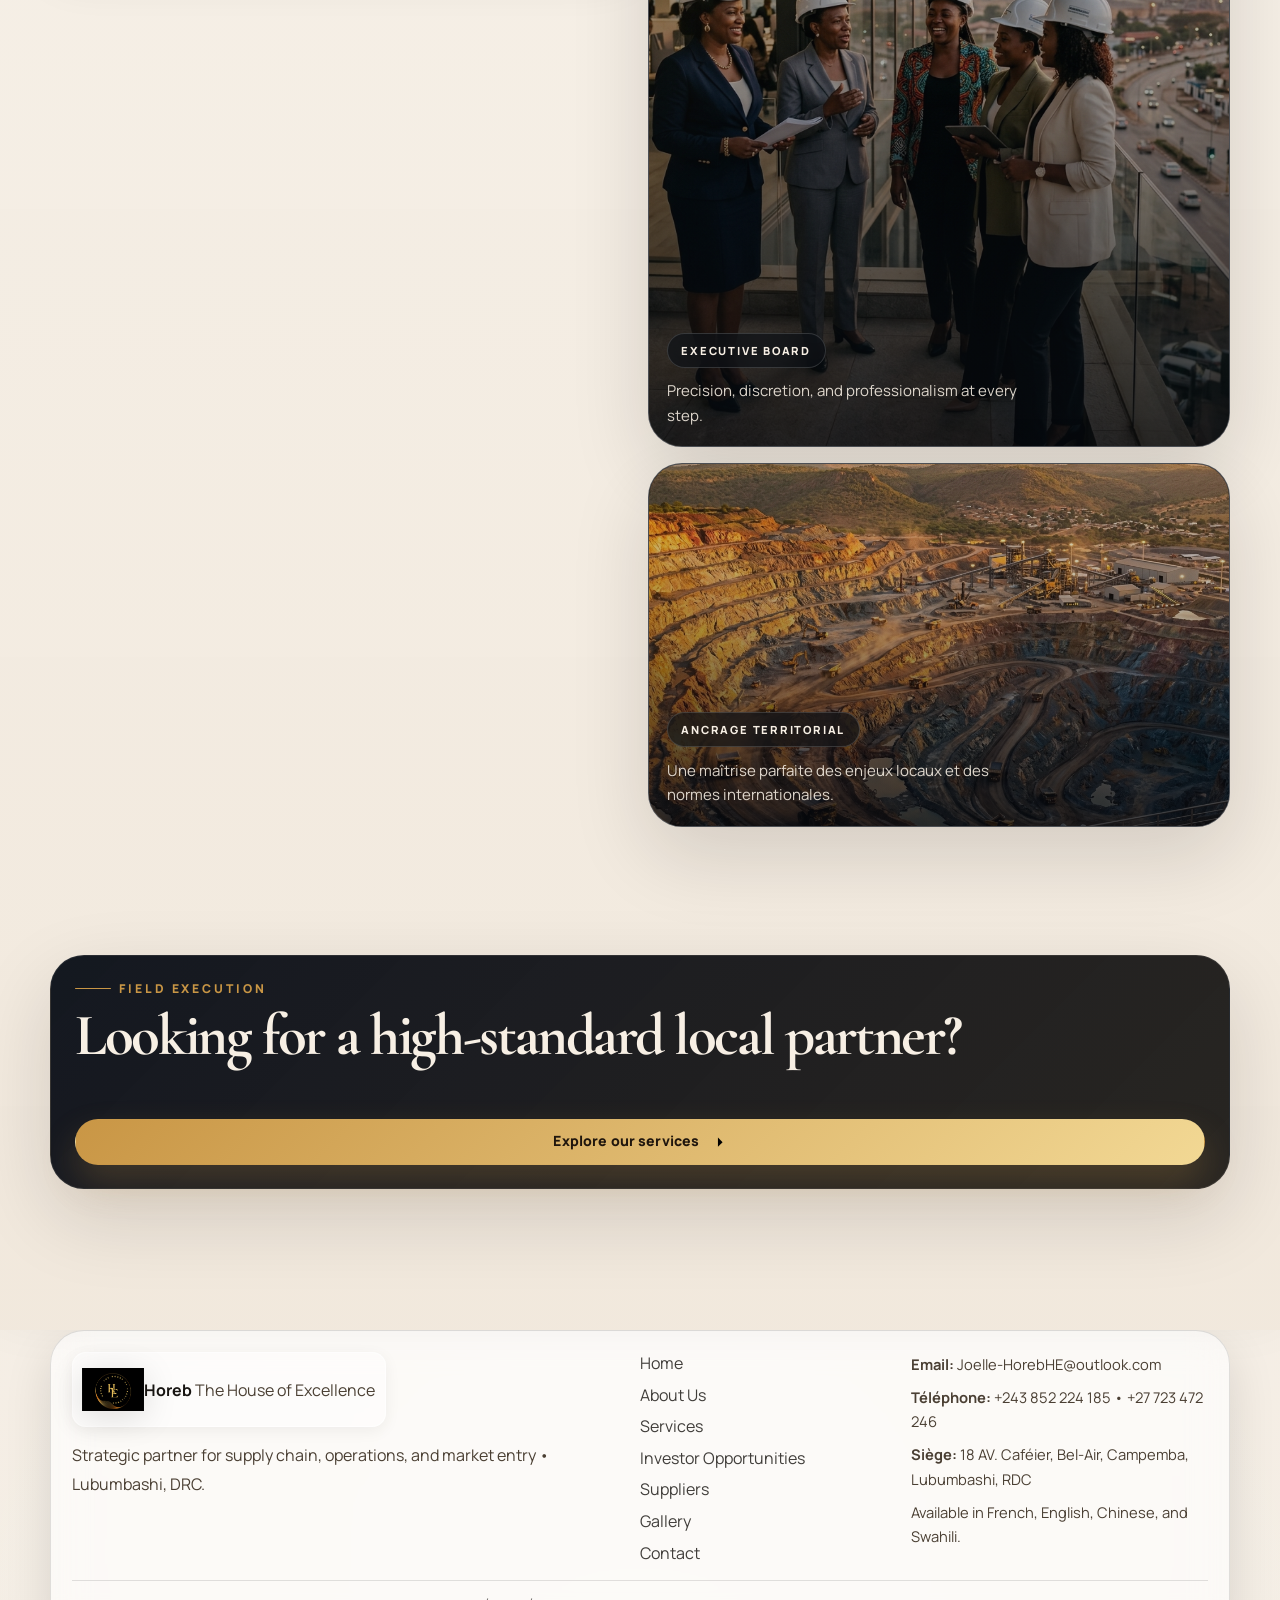
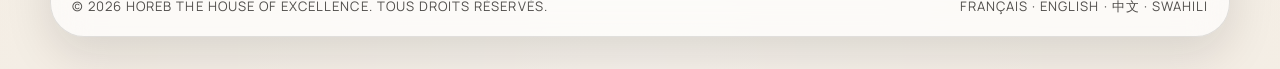
==== commit 8039b6c7: "not mining modiff" ====
--- a/about.html
+++ b/about.html
@@ -7,12 +7,12 @@
     <meta name="description" content="Découvrez l'histoire de Horeb, notre direction portée par un leadership féminin d'exception et notre ancrage à Lubumbashi, RDC." />
     <link rel="preconnect" href="https://fonts.googleapis.com" />
     <link rel="preconnect" href="https://fonts.gstatic.com" crossorigin />
-    <link rel="stylesheet" href="site.css" />
+    <link rel="stylesheet" href="site.css?v=20260810b" />
   </head>
   <body class="page" data-page="about">
     <div id="siteHeader"></div>
     <main id="app"></main>
     <div id="siteFooter"></div>
-    <script src="site.js" defer></script>
+    <script src="site.js?v=20260810b" defer></script>
   </body>
 </html>
--- a/site.css
+++ b/site.css
@@ -145,6 +145,7 @@
   align-items: center;
   justify-content: space-between;
   gap: 1rem;
+  width: min(1360px, calc(100% - 2rem));
   min-height: 4.8rem;
   padding: 0.9rem 1.25rem;
   border: 1px solid rgba(255, 255, 255, 0.55);
@@ -221,17 +222,21 @@
 .desktop-nav {
   display: flex;
   align-items: center;
-  gap: 1.15rem;
+  justify-content: center;
+  flex: 1;
+  min-width: 0;
+  gap: clamp(0.52rem, 0.8vw, 0.95rem);
 }
 
 .nav__link {
   position: relative;
   text-decoration: none;
-  font-size: 0.76rem;
+  font-size: clamp(0.62rem, 0.62vw, 0.74rem);
   font-weight: 700;
   text-transform: uppercase;
   letter-spacing: 0.18em;
   color: inherit;
+  white-space: nowrap;
   opacity: 0.76;
   transition: opacity 0.25s ease, transform 0.25s ease;
 }
@@ -613,6 +618,20 @@
   margin: 0;
   font-family: "Cormorant Garamond", Georgia, serif;
   letter-spacing: -0.04em;
+  text-wrap: balance;
+  overflow-wrap: anywhere;
+}
+
+.card__title,
+.quote-card__copy,
+.manifesto-quote,
+.home-feature__title,
+.supplier-panel h3,
+.timeline-title,
+.testimonial-card blockquote,
+.investment-panel__punchline {
+  text-wrap: balance;
+  overflow-wrap: anywhere;
 }
 
 .hero__title {
@@ -789,6 +808,9 @@
 .hero__portrait,
 .media-card {
   position: relative;
+  width: 100%;
+  max-width: 100%;
+  min-width: 0;
   overflow: hidden;
   border-radius: var(--radius-xl);
   border: 1px solid rgba(255, 255, 255, 0.26);
@@ -1074,9 +1096,14 @@
   gap: 1rem;
 }
 
+.split > *,
+.grid > * {
+  min-width: 0;
+}
+
 .split--2 {
   grid-template-columns: minmax(0, 1fr) minmax(0, 1fr);
-  align-items: center;
+  align-items: start;
 }
 
 .stack {
@@ -1098,6 +1125,131 @@
   gap: 0.7rem;
   color: var(--text-soft);
 }
+
+/* Editorial Manifesto & Deep Dark Section */
+.manifesto-section {
+  position: relative;
+  padding: clamp(4.5rem, 8vw, 7.5rem) clamp(2rem, 5vw, 4.5rem);
+  background: var(--deep-black, #0D0E0D);
+  color: var(--ivory, #F5EFE4);
+  border-radius: var(--radius-container, 32px);
+  margin: 3rem 0;
+  overflow: hidden;
+  box-shadow: 0 24px 64px rgba(0, 0, 0, 0.28);
+}
+
+.manifesto-section::before {
+  content: "";
+  position: absolute;
+  inset: 0;
+  background: radial-gradient(circle at 75% 25%, rgba(201, 150, 69, 0.14), transparent 45%);
+  pointer-events: none;
+}
+
+.manifesto-quote {
+  font-family: "Cormorant Garamond", Georgia, serif;
+  font-size: clamp(2.2rem, 4.5vw, 4.1rem);
+  line-height: 1.05;
+  letter-spacing: -0.02em;
+  color: #FBF8F2;
+  margin: 0 0 1.5rem;
+  max-width: 32ch;
+}
+
+.manifesto-author {
+  font-size: 0.85rem;
+  font-weight: 700;
+  letter-spacing: 0.2em;
+  text-transform: uppercase;
+  color: var(--gold, #C99A45);
+  display: inline-flex;
+  align-items: center;
+  gap: 0.75rem;
+}
+
+.manifesto-author::before {
+  content: "";
+  width: 2rem;
+  height: 1px;
+  background: var(--gold, #C99A45);
+}
+
+/* Numbered Process Timeline (01, 02, 03, 04) */
+.timeline-grid {
+  display: grid;
+  grid-template-columns: repeat(auto-fit, minmax(230px, 1fr));
+  gap: 2rem;
+  margin-top: 2.5rem;
+}
+
+.timeline-step {
+  position: relative;
+  padding-top: 1.5rem;
+  border-top: 1px solid var(--line-strong, rgba(23, 20, 17, 0.18));
+  display: flex;
+  flex-direction: column;
+  gap: 0.85rem;
+}
+
+.timeline-num {
+  font-family: "Cormorant Garamond", Georgia, serif;
+  font-size: 2.8rem;
+  font-weight: 500;
+  line-height: 1;
+  color: var(--gold, #C99A45);
+  letter-spacing: -0.04em;
+}
+
+.timeline-title {
+  font-family: "Cormorant Garamond", Georgia, serif;
+  font-size: 1.55rem;
+  font-weight: 600;
+  margin: 0;
+  color: var(--text);
+}
+
+.timeline-desc {
+  font-size: 0.95rem;
+  line-height: 1.65;
+  color: var(--text-soft);
+  margin: 0;
+}
+
+/* Asymmetric Photo Story Split */
+.photo-story {
+  display: grid;
+  grid-template-columns: 1fr 1fr;
+  gap: 3.5rem;
+  align-items: center;
+  margin: 3.5rem 0;
+}
+
+@media (max-width: 900px) {
+  .photo-story {
+    grid-template-columns: 1fr;
+    gap: 2rem;
+  }
+}
+
+.photo-story__image-wrap {
+  position: relative;
+  border-radius: 28px;
+  overflow: hidden;
+  box-shadow: 0 20px 48px rgba(0, 0, 0, 0.12);
+  border: 1px solid rgba(255, 255, 255, 0.6);
+}
+
+.photo-story__image-wrap img {
+  width: 100%;
+  height: 100%;
+  object-fit: cover;
+  transition: transform 0.6s cubic-bezier(0.16, 1, 0.3, 1);
+}
+
+.photo-story__image-wrap:hover img {
+  transform: scale(1.03);
+}
+
 
 .mini-list li::before {
   content: "";
@@ -1247,6 +1399,413 @@
 
 /* Home page sections */
 
+.hero--home {
+  min-height: 100svh;
+}
+
+.hero--home .hero__content {
+  padding: 8.6rem 0 4.2rem;
+}
+
+.hero--home .hero__title {
+  max-width: 18ch;
+  font-size: clamp(3.2rem, 5.1vw, 6rem);
+  line-height: 0.92;
+  text-transform: uppercase;
+  overflow-wrap: normal;
+  word-break: normal;
+  hyphens: auto;
+}
+
+.home-hero__lines {
+  display: flex;
+  flex-wrap: wrap;
+  justify-content: center;
+  gap: 0.65rem;
+  margin-top: 1.15rem;
+  color: var(--text-on-dark);
+  font-weight: 800;
+  letter-spacing: 0.02em;
+}
+
+.home-hero__lines span {
+  padding: 0.55rem 0.8rem;
+  border-radius: var(--radius-pill);
+  background: rgba(255, 255, 255, 0.09);
+  border: 1px solid rgba(255, 255, 255, 0.13);
+  backdrop-filter: blur(14px);
+}
+
+.hero__chips--center {
+  justify-content: center;
+}
+
+.home-map-animation {
+  position: absolute;
+  inset: auto 7% 12% auto;
+  width: min(28vw, 330px);
+  aspect-ratio: 1.2;
+  opacity: 0.7;
+  pointer-events: none;
+  border-radius: 48% 52% 45% 55%;
+  border: 1px solid rgba(212, 175, 55, 0.28);
+  background:
+    radial-gradient(circle at 54% 50%, rgba(212, 175, 55, 0.28), transparent 5%),
+    radial-gradient(circle at 57% 66%, rgba(240, 208, 146, 0.5), transparent 4%),
+    radial-gradient(circle at 50% 50%, rgba(212, 175, 55, 0.1), transparent 42%);
+  box-shadow: 0 0 70px rgba(212, 175, 55, 0.18);
+  animation: mapGlow 3.8s ease-in-out infinite alternate;
+}
+
+.home-map-animation__line {
+  position: absolute;
+  left: 18%;
+  right: 24%;
+  top: 58%;
+  height: 1px;
+  background: linear-gradient(90deg, transparent, var(--gold-soft), transparent);
+  transform: rotate(-18deg);
+  animation: lineSweep 2.6s ease-in-out infinite;
+}
+
+.home-map-animation__point {
+  position: absolute;
+  width: 0.62rem;
+  height: 0.62rem;
+  border-radius: 999px;
+  background: var(--gold-soft);
+  box-shadow: 0 0 24px var(--gold-soft);
+}
+
+.home-map-animation__point--drc {
+  left: 52%;
+  top: 48%;
+}
+
+.home-map-animation__point--lubumbashi {
+  left: 56%;
+  top: 64%;
+  animation: pulsePoint 1.6s ease-in-out infinite;
+}
+
+.opportunity-grid {
+  margin-top: 1.4rem;
+}
+
+#why-drc .opportunity-grid {
+  grid-template-columns: repeat(2, minmax(0, 1fr));
+  gap: 1.1rem;
+}
+
+#why-drc .opportunity-grid .card {
+  padding: 1.2rem 1.15rem;
+}
+
+#why-drc .opportunity-grid .card:nth-child(3) {
+  grid-column: 1 / -1;
+}
+
+#why-drc .opportunity-grid .card__title {
+  font-size: clamp(1.45rem, 2.1vw, 2.1rem);
+  line-height: 0.96;
+}
+
+#why-drc .opportunity-grid .card__copy {
+  font-size: 0.95rem;
+  line-height: 1.68;
+}
+
+.meet-horeb {
+  align-items: start;
+}
+
+.meet-horeb__copy {
+  display: grid;
+  gap: 1rem;
+}
+
+.meet-horeb__partner {
+  margin: 0;
+  color: var(--gold-deep);
+  font-size: clamp(1.3rem, 2.2vw, 1.9rem);
+  font-weight: 900;
+}
+
+.business-partner-ribbon {
+  width: fit-content;
+  padding: 0.72rem 0.95rem;
+  border-radius: var(--radius-pill);
+  color: #1a1308;
+  background: linear-gradient(135deg, var(--gold), var(--gold-soft));
+  font-weight: 900;
+  letter-spacing: 0.12em;
+  text-transform: uppercase;
+  box-shadow: 0 14px 34px rgba(201, 150, 69, 0.24);
+}
+
+.service-suite-grid {
+  align-items: stretch;
+}
+
+.service-suite__list {
+  display: grid;
+  gap: 0.58rem;
+  padding: 0;
+  margin: 0;
+  list-style: none;
+  color: var(--text-soft);
+}
+
+.service-suite__list li {
+  display: flex;
+  gap: 0.55rem;
+  align-items: flex-start;
+}
+
+.service-suite__list li::before {
+  content: "";
+  width: 0.46rem;
+  height: 0.46rem;
+  margin-top: 0.55rem;
+  border-radius: 50%;
+  background: linear-gradient(135deg, var(--gold), var(--gold-soft));
+  flex: none;
+}
+
+.section--dark {
+  margin: clamp(2rem, 4vw, 3rem) 0;
+  padding: clamp(4.2rem, 7vw, 6.8rem) 0;
+  background:
+    radial-gradient(circle at 78% 20%, rgba(212, 175, 55, 0.14), transparent 34%),
+    linear-gradient(135deg, #060606 0%, #11100d 100%);
+  color: var(--text-on-dark);
+}
+
+.section--dark .section-title,
+.section--dark .eyebrow {
+  color: var(--text-on-dark);
+}
+
+.section--dark .eyebrow {
+  color: var(--gold-soft) !important;
+}
+
+.section--dark .card--dark {
+  background: rgba(255, 255, 255, 0.055);
+  border-color: rgba(212, 175, 55, 0.18);
+  box-shadow: none;
+}
+
+.why-grid .card__title {
+  color: var(--text-on-dark);
+}
+
+.industry-grid {
+  display: grid;
+  grid-template-columns: repeat(4, minmax(0, 1fr));
+  gap: 0.85rem;
+}
+
+.industry-card {
+  min-height: 7.5rem;
+  display: grid;
+  place-items: end start;
+  padding: 1.1rem;
+  border-radius: var(--radius-lg);
+  color: var(--text-on-dark);
+  background:
+    linear-gradient(180deg, rgba(9, 13, 18, 0.28), rgba(9, 13, 18, 0.82)),
+    linear-gradient(135deg, rgba(201, 150, 69, 0.26), rgba(10, 15, 24, 0.88));
+  border: 1px solid rgba(201, 150, 69, 0.16);
+  box-shadow: var(--shadow-md);
+  font-weight: 900;
+}
+
+.investment-panel {
+  display: grid;
+  grid-template-columns: minmax(0, 1.1fr) minmax(280px, 0.8fr);
+  gap: 1.2rem;
+  align-items: stretch;
+  padding: clamp(1.4rem, 3vw, 2.2rem);
+  border-radius: var(--radius-xl);
+  color: var(--text-on-dark);
+  background:
+    linear-gradient(135deg, rgba(10, 15, 24, 0.96), rgba(23, 20, 17, 0.94)),
+    radial-gradient(circle at 90% 10%, rgba(212, 175, 55, 0.22), transparent 36%);
+  border: 1px solid rgba(212, 175, 55, 0.18);
+  box-shadow: var(--shadow-lg);
+}
+
+.investment-panel .section-copy {
+  color: var(--text-on-dark-soft);
+}
+
+.investment-panel__punchline {
+  margin: 1rem 0 0;
+  font-family: "Cormorant Garamond", Georgia, serif;
+  font-size: clamp(1.8rem, 3.4vw, 3rem);
+  line-height: 1;
+  color: var(--gold-soft);
+}
+
+.supplier-panel {
+  display: grid;
+  align-content: center;
+  gap: 0.8rem;
+  padding: 1.3rem;
+  border-radius: var(--radius-lg);
+  background: rgba(255, 255, 255, 0.07);
+  border: 1px solid rgba(255, 255, 255, 0.12);
+}
+
+.supplier-panel h3 {
+  margin: 0;
+  font-family: "Cormorant Garamond", Georgia, serif;
+  font-size: 2rem;
+  line-height: 1;
+}
+
+.supplier-panel p {
+  margin: 0;
+  color: var(--text-on-dark-soft);
+  line-height: 1.7;
+}
+
+.process-flow {
+  display: grid;
+  grid-template-columns: repeat(6, minmax(0, 1fr));
+  gap: 0.75rem;
+}
+
+.process-step {
+  position: relative;
+  min-height: 9rem;
+  display: grid;
+  align-content: space-between;
+  padding: 1rem;
+  border-radius: var(--radius-lg);
+  background: rgba(255, 255, 255, 0.76);
+  border: 1px solid rgba(255, 255, 255, 0.72);
+  box-shadow: 0 12px 36px rgba(0, 0, 0, 0.06);
+}
+
+.process-step:not(:last-child)::after {
+  content: "→";
+  position: absolute;
+  right: -0.62rem;
+  top: 50%;
+  transform: translateY(-50%);
+  z-index: 2;
+  color: var(--gold-deep);
+  font-weight: 900;
+}
+
+.process-step__num {
+  font-family: "Cormorant Garamond", Georgia, serif;
+  font-size: 2.2rem;
+  color: var(--gold-deep);
+}
+
+.process-step h3 {
+  margin: 0;
+  font-size: 0.95rem;
+  line-height: 1.25;
+}
+
+.gallery-grid {
+  display: grid;
+  grid-template-columns: repeat(3, minmax(0, 1fr));
+  gap: 0.9rem;
+}
+
+.gallery-card {
+  position: relative;
+  min-height: 240px;
+  margin: 0;
+  overflow: hidden;
+  border-radius: var(--radius-lg);
+  background: #0d1118;
+  border: 1px solid rgba(255, 255, 255, 0.55);
+  box-shadow: var(--shadow-md);
+}
+
+.gallery-card img {
+  width: 100%;
+  height: 100%;
+  object-fit: cover;
+  transition: transform 0.65s cubic-bezier(0.16, 1, 0.3, 1);
+}
+
+.gallery-card:hover img {
+  transform: scale(1.05);
+}
+
+.gallery-card figcaption {
+  position: absolute;
+  left: 0.85rem;
+  bottom: 0.85rem;
+  padding: 0.48rem 0.72rem;
+  border-radius: var(--radius-pill);
+  background: rgba(8, 12, 18, 0.7);
+  color: var(--text-on-dark);
+  font-size: 0.74rem;
+  font-weight: 900;
+  letter-spacing: 0.14em;
+  text-transform: uppercase;
+  backdrop-filter: blur(14px);
+}
+
+.testimonial-card,
+.contact-panel {
+  padding: clamp(1.4rem, 3vw, 2.2rem);
+  border-radius: var(--radius-xl);
+  background: rgba(255, 255, 255, 0.78);
+  border: 1px solid rgba(255, 255, 255, 0.72);
+  box-shadow: var(--shadow-md);
+}
+
+.testimonial-card blockquote {
+  margin: 1rem 0;
+  font-family: "Cormorant Garamond", Georgia, serif;
+  font-size: clamp(2rem, 4vw, 3.6rem);
+  line-height: 1;
+  color: var(--text);
+}
+
+.testimonial-card p:last-child {
+  margin: 0;
+  color: var(--text-soft);
+}
+
+.contact-panel {
+  display: grid;
+  grid-template-columns: minmax(0, 1fr) minmax(260px, 0.55fr);
+  gap: 1.2rem;
+  align-items: center;
+  color: var(--text-on-dark);
+  background: linear-gradient(135deg, #070707, #17130b);
+  border-color: rgba(212, 175, 55, 0.18);
+}
+
+.contact-panel .section-copy {
+  color: var(--text-on-dark-soft);
+}
+
+.contact-panel__details {
+  display: grid;
+  gap: 0.8rem;
+  padding: 1rem;
+  border-radius: var(--radius-lg);
+  background: rgba(255, 255, 255, 0.07);
+}
+
+.contact-panel__details a,
+.contact-panel__details span {
+  color: var(--text-on-dark);
+  text-decoration: none;
+  font-weight: 800;
+}
+
 .home-stage {
   position: relative;
   z-index: 1;
@@ -1396,6 +1955,42 @@
   }
 }
 
+@keyframes mapGlow {
+  from {
+    opacity: 0.35;
+    transform: translateY(8px) scale(0.98);
+  }
+  to {
+    opacity: 0.78;
+    transform: translateY(0) scale(1.02);
+  }
+}
+
+@keyframes lineSweep {
+  0% {
+    opacity: 0;
+    transform: rotate(-18deg) scaleX(0.3);
+  }
+  50% {
+    opacity: 1;
+    transform: rotate(-18deg) scaleX(1);
+  }
+  100% {
+    opacity: 0;
+    transform: rotate(-18deg) scaleX(0.3);
+  }
+}
+
+@keyframes pulsePoint {
+  0%,
+  100% {
+    transform: scale(1);
+  }
+  50% {
+    transform: scale(1.7);
+  }
+}
+
 @media (max-width: 1080px) {
   .grid--4 {
     grid-template-columns: repeat(2, minmax(0, 1fr));
@@ -1404,8 +1999,18 @@
   .hero__grid--two,
   .page-hero__grid,
   .split--2,
-  .footer__top {
+  .footer__top,
+  .investment-panel,
+  .contact-panel {
     grid-template-columns: 1fr;
+  }
+
+  .process-flow {
+    grid-template-columns: repeat(3, minmax(0, 1fr));
+  }
+
+  .industry-grid {
+    grid-template-columns: repeat(2, minmax(0, 1fr));
   }
 
   .hero__content {
@@ -1413,7 +2018,7 @@
   }
 }
 
-@media (max-width: 920px) {
+@media (max-width: 1280px) {
   .desktop-nav,
   .header__actions .cta-link {
     display: none;
@@ -1429,6 +2034,16 @@
 
   .hero__stats {
     grid-template-columns: repeat(2, minmax(0, 1fr));
+  }
+}
+
+@media (max-width: 920px) {
+  .gallery-grid {
+    grid-template-columns: 1fr 1fr;
+  }
+
+  .home-map-animation {
+    display: none;
   }
 }
 
@@ -1461,7 +2076,7 @@
   }
 
   .hero__content {
-    padding: 6.4rem 0 2.3rem;
+    padding: 5.9rem 0 2.1rem;
   }
 
   .hero__title {
@@ -1480,8 +2095,20 @@
   .hero__stats,
   .grid--2,
   .grid--3,
-  .grid--4 {
+  .grid--4,
+  .process-flow,
+  .industry-grid,
+  .gallery-grid {
     grid-template-columns: 1fr;
+  }
+
+  .process-step:not(:last-child)::after {
+    content: "↓";
+    right: auto;
+    left: 1.2rem;
+    top: auto;
+    bottom: -0.78rem;
+    transform: none;
   }
 
   .card,
@@ -1744,8 +2371,96 @@
   }
 }
 
-    opacity: 1;
+@media (max-width: 360px) {
+  :root {
+    --container: min(100%, calc(100% - 0.5rem));
+  }
+
+  .site-header {
+    padding-top: 0.35rem;
+  }
+
+  .header-shell {
+    width: min(100%, calc(100% - 0.5rem));
+    min-height: 4.1rem;
+    padding: 0.6rem 0.55rem;
+    gap: 0.45rem;
+  }
+
+  .brand {
+    padding: 0.22rem 0.34rem;
+  }
+
+  .brand__mark {
+    width: 34px;
+    height: 34px;
+  }
+
+  .header__actions {
+    gap: 0.28rem;
+    min-width: 0;
+  }
+
+  .lang-switch {
+    gap: 0.1rem;
+    padding: 0.12rem;
+  }
+
+  .lang-switch__btn {
+    padding: 0.35rem 0.38rem;
+    min-width: 1.9rem;
+    font-size: 0.56rem;
+    letter-spacing: 0.06em;
+  }
+
+  .menu-toggle {
+    padding: 0.54rem 0.65rem;
+    font-size: 0.58rem;
+    letter-spacing: 0.1em;
+  }
+
+  .hero__content {
+    padding: 5.6rem 0 2rem;
+  }
+
+  .hero--home .hero__content {
+    padding: 5.8rem 0 2.1rem;
+  }
+
+  .hero__title,
+  .page-title {
+    max-width: 100%;
+    font-size: clamp(2.05rem, 10vw, 3.15rem);
+    line-height: 0.92;
+  }
+
+  .hero--home .hero__title {
+    max-width: 100%;
+    font-size: clamp(2.05rem, 9.5vw, 3.1rem);
+  }
+
+  .hero__subtitle,
+  .section-copy {
+    font-size: 0.95rem;
+    line-height: 1.7;
+  }
+
+  .hero__actions {
+    width: 100%;
+    flex-direction: column;
+    align-items: stretch;
+  }
+
+  .hero__actions .btn,
+  .hero__actions .cta-link {
+    width: 100%;
+  }
+
+  .hero__media video {
     transform: none;
   }
-}
-
+
+  .page-body {
+    margin-top: -1.1rem;
+  }
+}
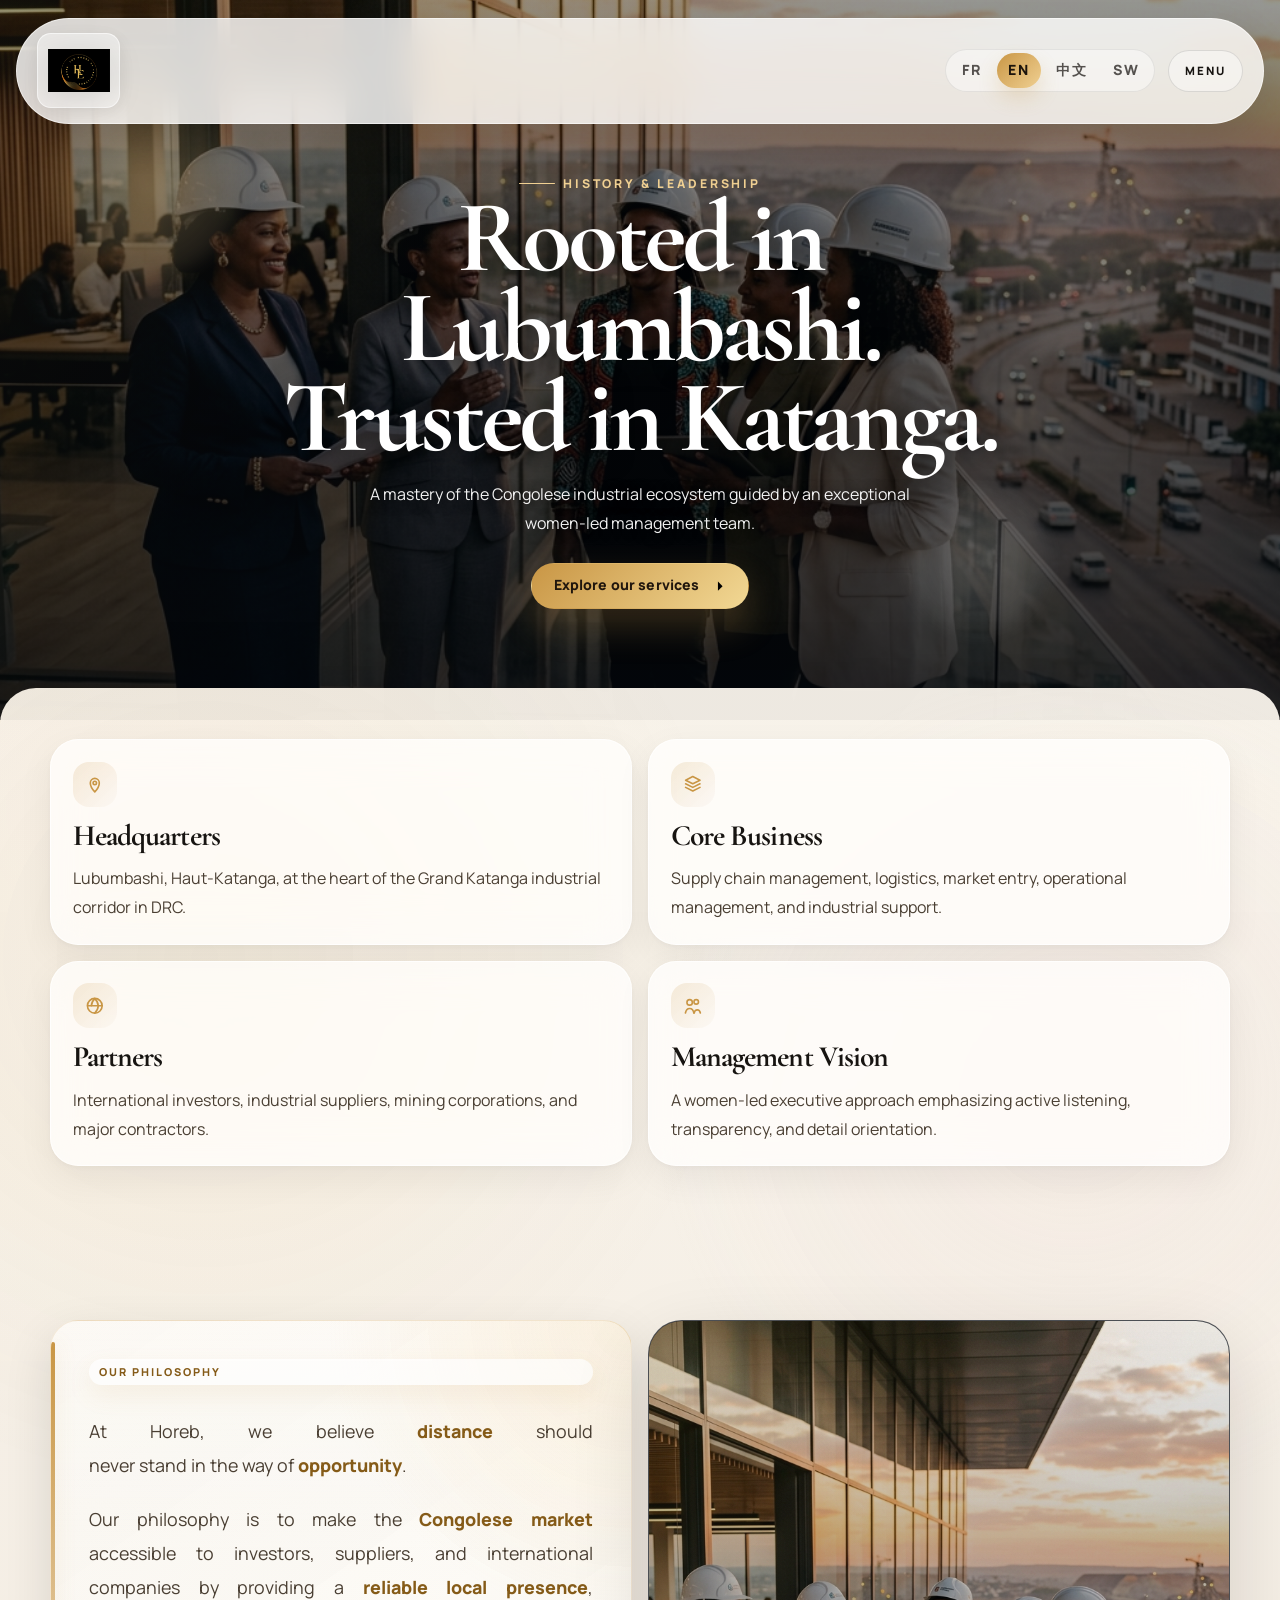
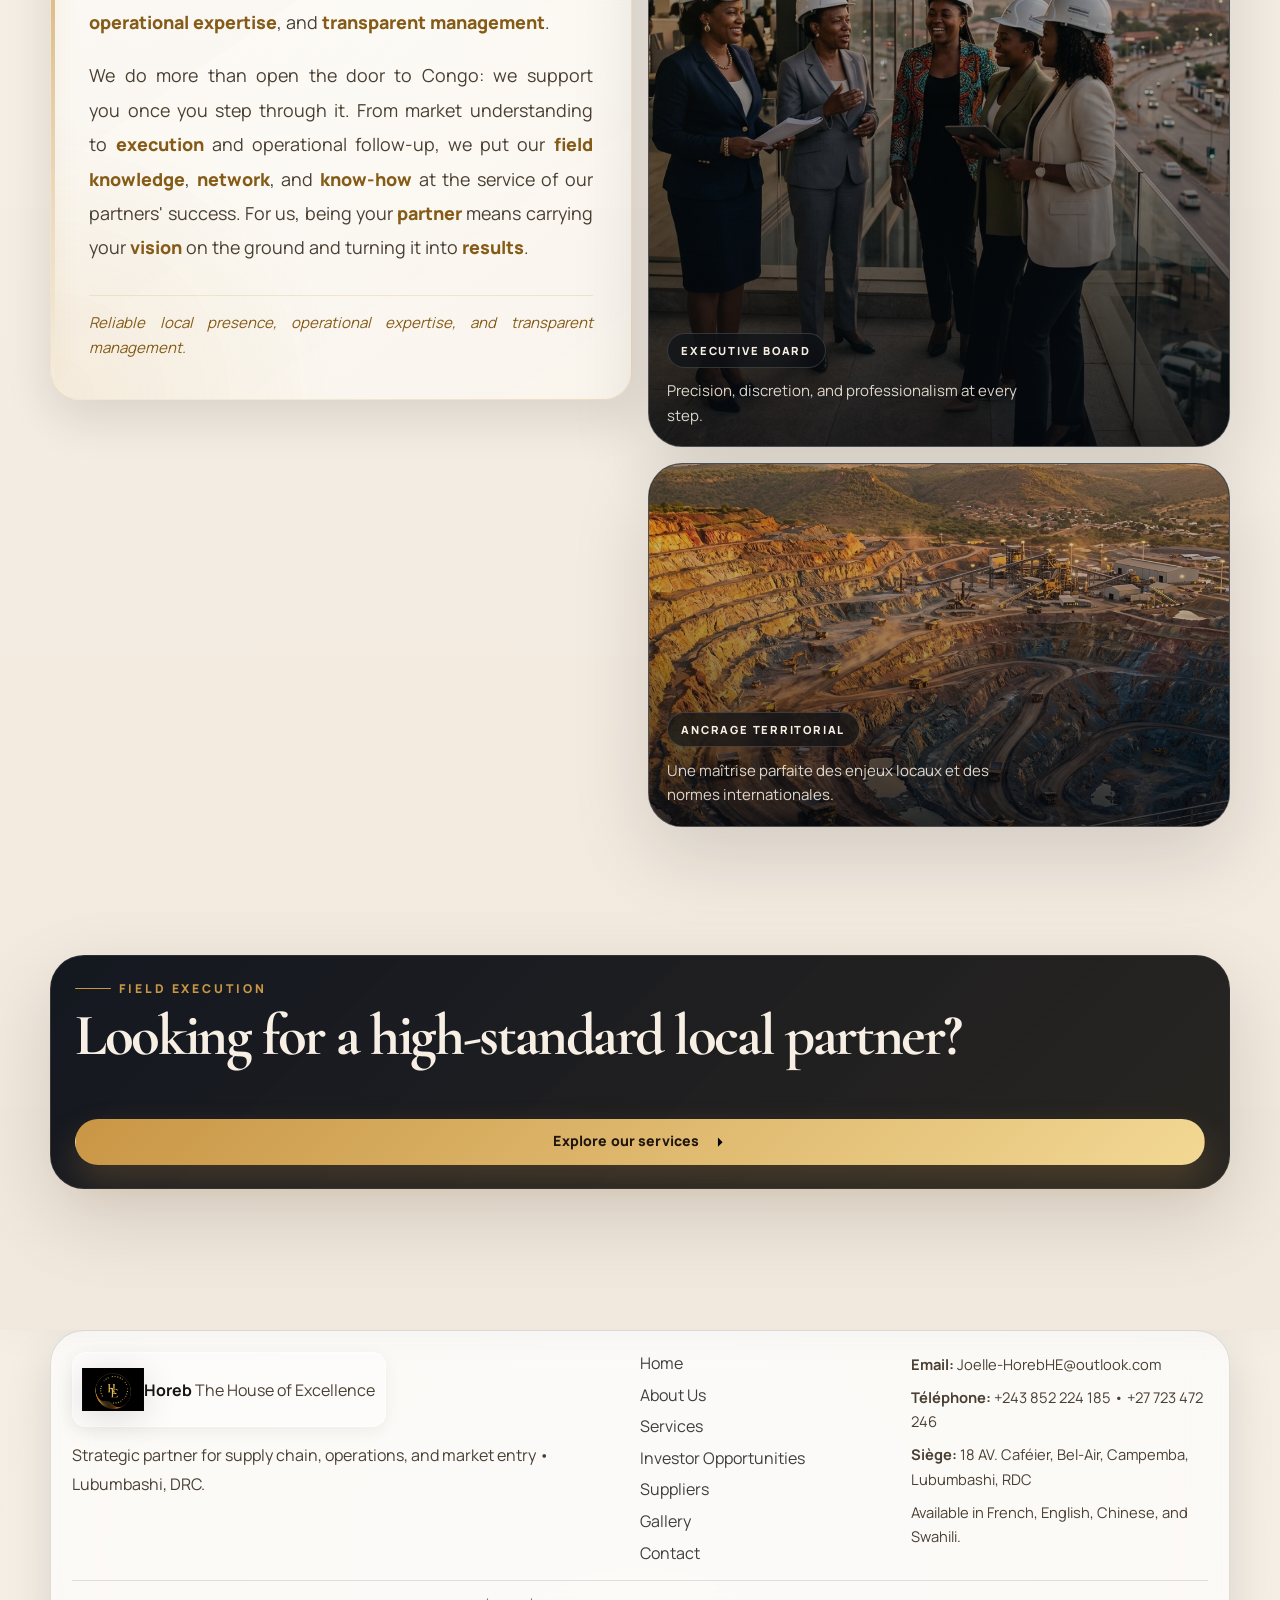
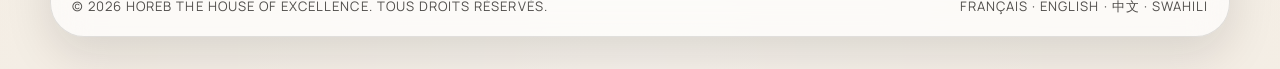
==== commit 86b37191: "not mining modiff 5" ====
--- a/about.html
+++ b/about.html
@@ -13,6 +13,6 @@
     <div id="siteHeader"></div>
     <main id="app"></main>
     <div id="siteFooter"></div>
-    <script src="site.js?v=20260810b" defer></script>
+    <script src="site.js?v=20260814a" defer></script>
   </body>
 </html>
--- a/site.css
+++ b/site.css
@@ -612,6 +612,11 @@
   background: currentColor;
 }
 
+.text-gold {
+  color: var(--gold);
+  font-weight: 800;
+}
+
 .hero__title,
 .page-title,
 .section-title {
@@ -1262,11 +1267,51 @@
 }
 
 .quote-card {
+  position: relative;
+  overflow: hidden;
+  display: grid;
+  gap: 0.85rem;
   padding: 1.4rem 1.45rem;
   border-radius: var(--radius-lg);
   background: linear-gradient(135deg, rgba(201, 150, 69, 0.14), rgba(235, 213, 207, 0.26));
   border: 1px solid rgba(201, 150, 69, 0.14);
   box-shadow: var(--shadow-md);
+}
+
+.quote-card > * {
+  position: relative;
+  z-index: 1;
+}
+
+.quote-card--philosophy {
+  padding: clamp(1.65rem, 3vw, 2.4rem);
+  background:
+    radial-gradient(circle at top right, rgba(240, 208, 146, 0.28), transparent 34%),
+    radial-gradient(circle at bottom left, rgba(201, 150, 69, 0.14), transparent 32%),
+    linear-gradient(145deg, rgba(255, 255, 255, 0.9), rgba(251, 246, 238, 0.88));
+  border-color: rgba(201, 150, 69, 0.2);
+}
+
+.quote-card--philosophy::before {
+  content: "";
+  position: absolute;
+  inset: 0;
+  background:
+    linear-gradient(180deg, rgba(255, 255, 255, 0.16), transparent 34%),
+    linear-gradient(135deg, rgba(201, 150, 69, 0.06), transparent 55%);
+  pointer-events: none;
+}
+
+.quote-card--philosophy::after {
+  content: "";
+  position: absolute;
+  top: 1.35rem;
+  bottom: 1.35rem;
+  left: 0;
+  width: 4px;
+  border-radius: 999px;
+  background: linear-gradient(180deg, var(--gold), transparent);
+  box-shadow: 0 0 20px rgba(201, 150, 69, 0.22);
 }
 
 .quote-card__label {
@@ -1289,11 +1334,58 @@
   letter-spacing: -0.03em;
 }
 
+.quote-card__copy--rich {
+  display: grid;
+  gap: 1rem;
+}
+
+.quote-card--philosophy .quote-card__label {
+  background: rgba(255, 255, 255, 0.68);
+  color: var(--gold-deep);
+  box-shadow: 0 10px 24px rgba(201, 150, 69, 0.1);
+}
+
+.quote-card--philosophy .quote-card__copy {
+  margin-top: 0.95rem;
+  font-family: "Manrope", "Segoe UI", sans-serif;
+  font-size: clamp(1.02rem, 1.4vw, 1.14rem);
+  line-height: 1.92;
+  letter-spacing: 0;
+  color: var(--text-soft);
+  text-align: justify;
+  text-align-last: left;
+  text-justify: inter-word;
+  hyphens: auto;
+}
+
+.quote-card--philosophy .quote-card__paragraph {
+  margin: 0;
+}
+
+.quote-card--philosophy .quote-card__paragraph + .quote-card__paragraph {
+  padding-top: 0.2rem;
+}
+
+.quote-card--philosophy strong {
+  color: var(--gold-deep);
+  font-weight: 800;
+}
+
 .quote-card__meta {
   margin: 0.8rem 0 0;
   color: var(--text-soft);
   font-size: 0.94rem;
   line-height: 1.65;
+}
+
+.quote-card--philosophy .quote-card__meta {
+  margin-top: 1.05rem;
+  padding-top: 0.95rem;
+  border-top: 1px solid rgba(201, 150, 69, 0.18);
+  color: var(--gold-deep);
+  font-style: italic;
+  text-align: justify;
+  text-align-last: left;
 }
 
 .cta-band {
@@ -1408,13 +1500,13 @@
 }
 
 .hero--home .hero__title {
-  max-width: 18ch;
-  font-size: clamp(3.2rem, 5.1vw, 6rem);
-  line-height: 0.92;
+  max-width: 30ch;
+  font-size: clamp(3rem, 4.8vw, 5.4rem);
+  line-height: 0.9;
   text-transform: uppercase;
   overflow-wrap: normal;
   word-break: normal;
-  hyphens: auto;
+  hyphens: none;
 }
 
 .home-hero__lines {
